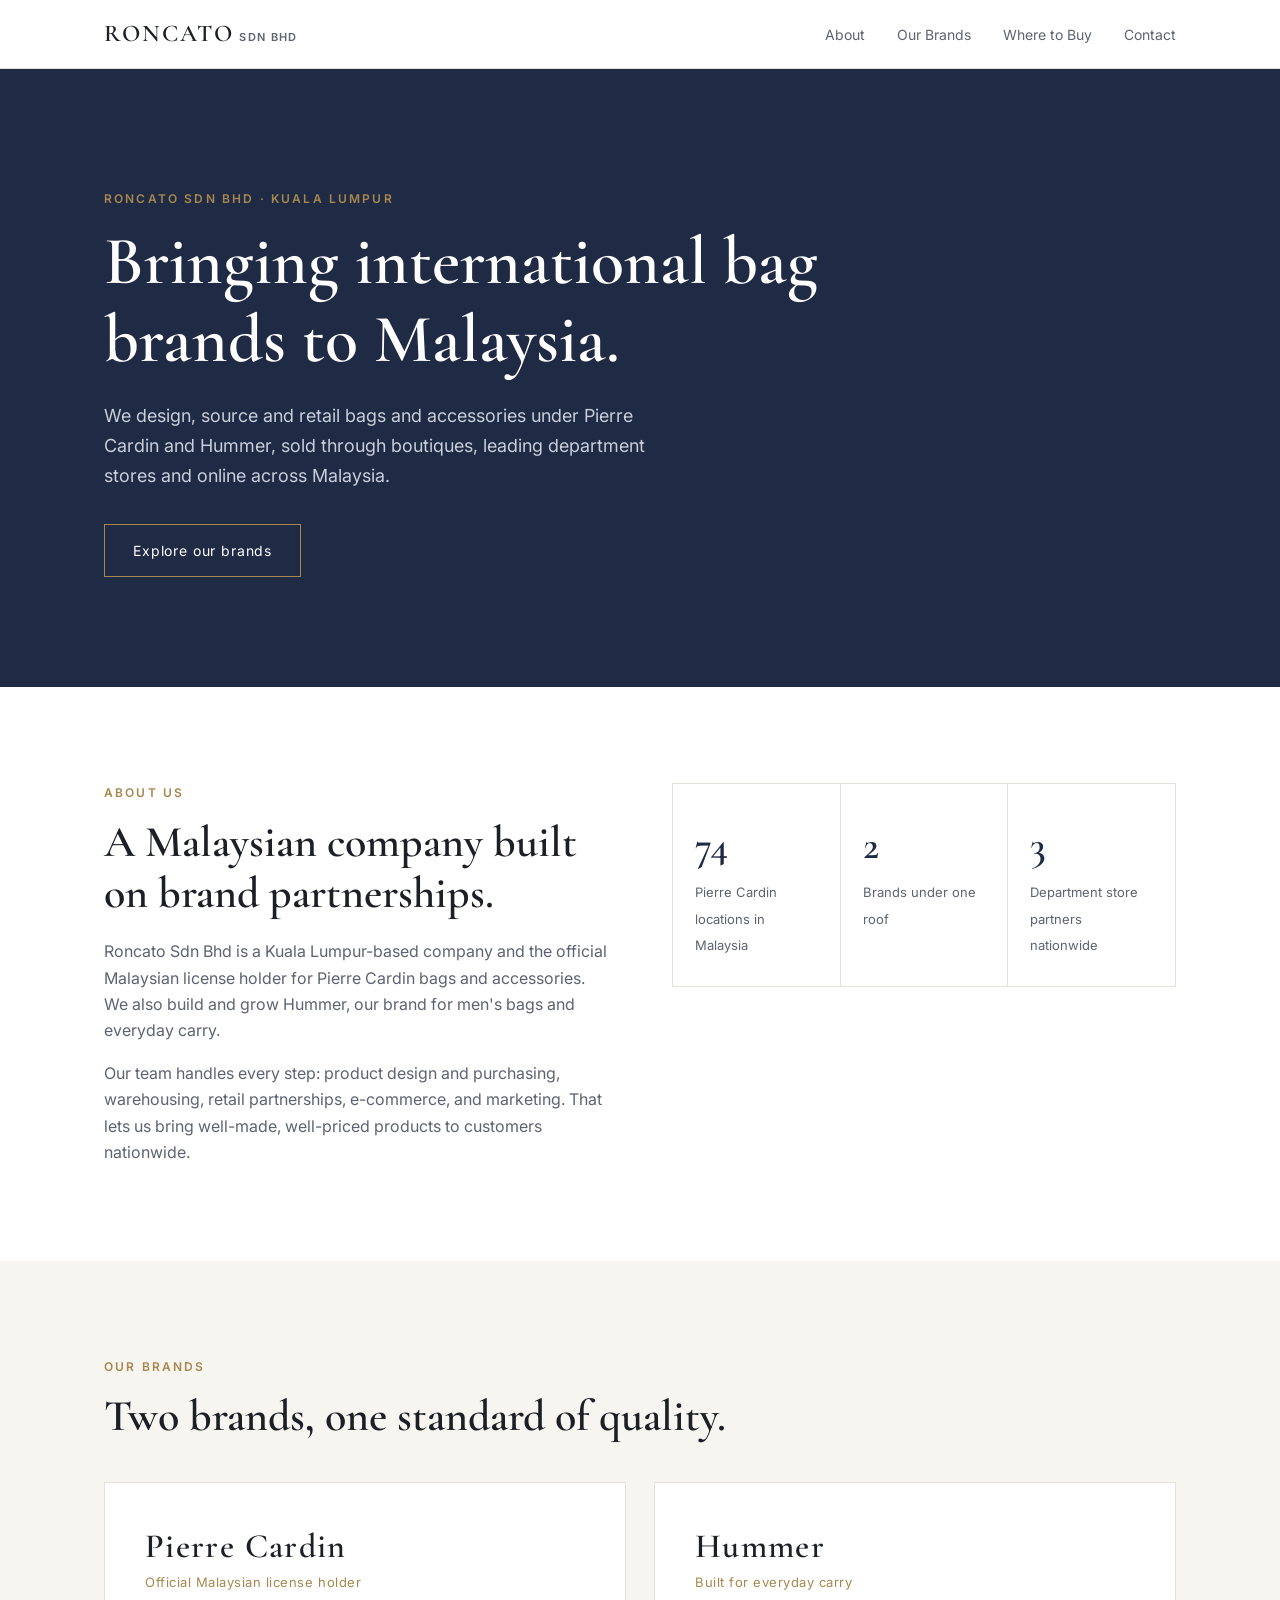
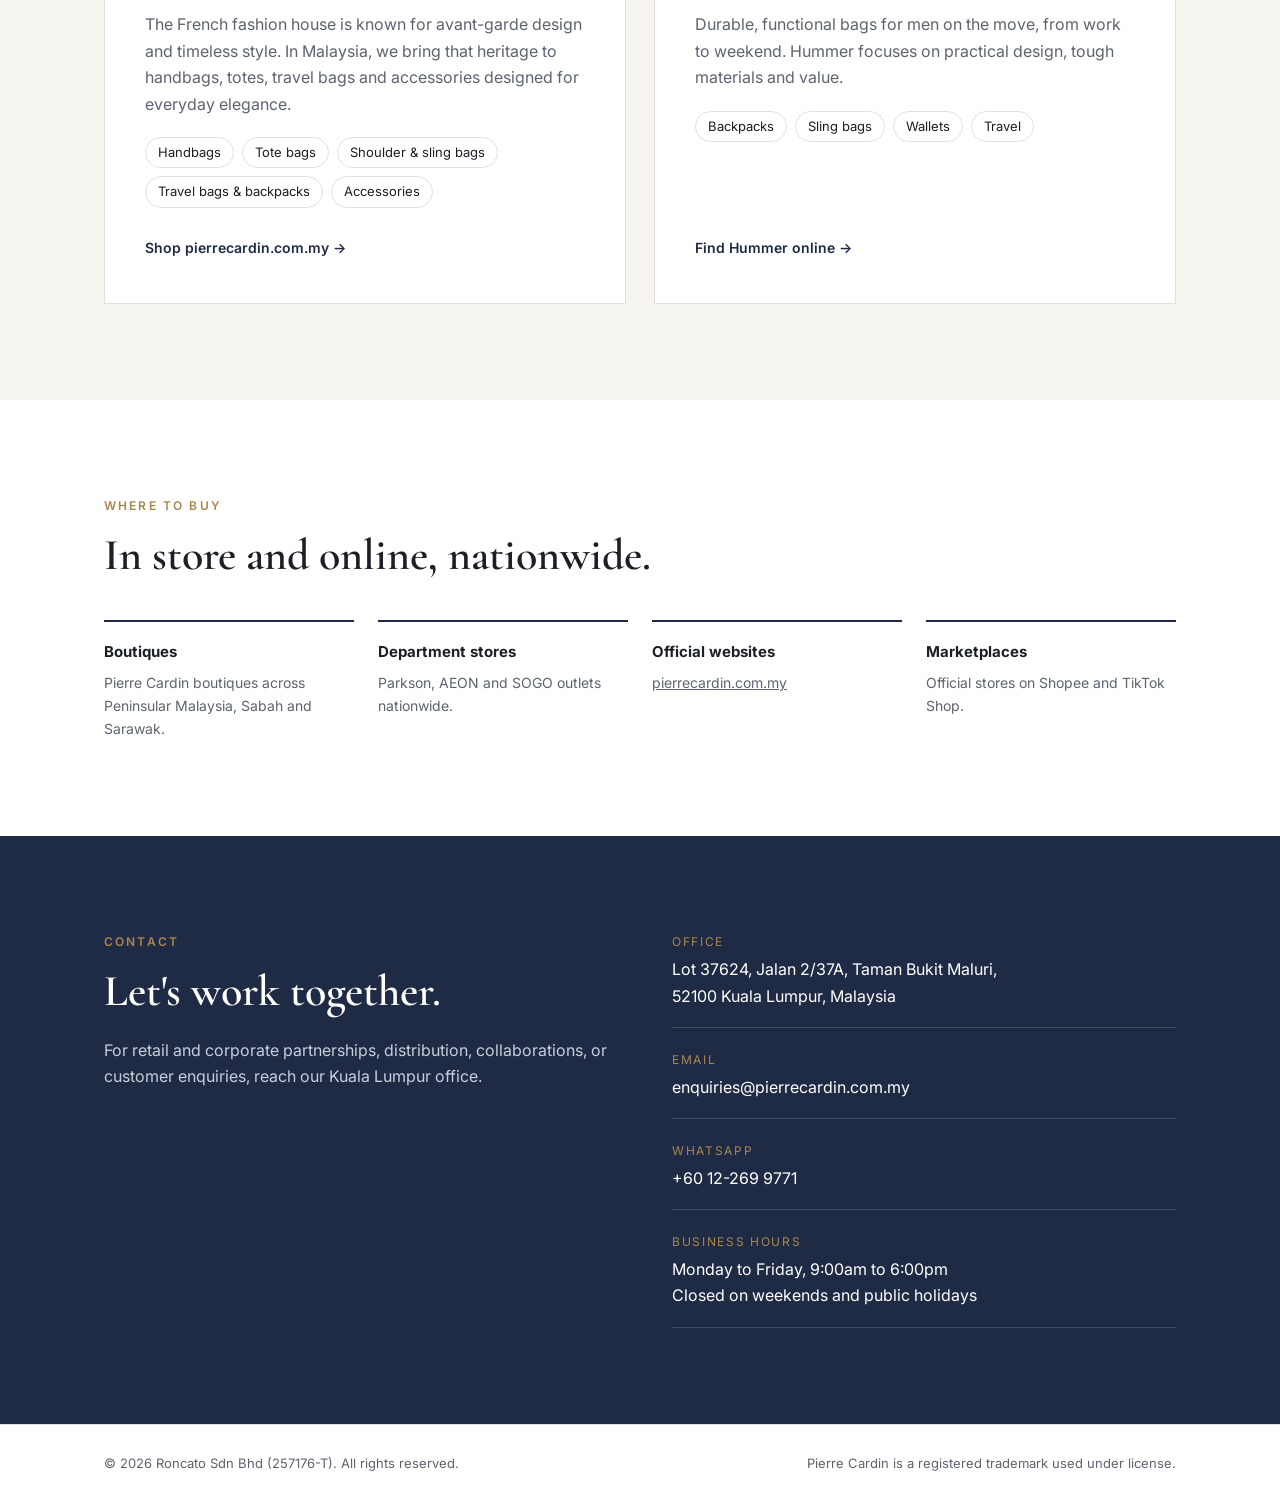
==== index.html @ 3485fae1 "Add files via upload" ====
<!DOCTYPE html>
<html lang="en">
<head>
<meta charset="utf-8">
<meta name="viewport" content="width=device-width, initial-scale=1">
<title>Roncato Sdn Bhd | Pierre Cardin &amp; Hummer in Malaysia</title>
<meta name="description" content="Roncato Sdn Bhd is the Malaysian company behind Pierre Cardin and Hummer bags and accessories, available in boutiques, department stores and online across Malaysia.">
<link rel="preconnect" href="https://fonts.googleapis.com">
<link rel="preconnect" href="https://fonts.gstatic.com" crossorigin>
<link href="https://fonts.googleapis.com/css2?family=Cormorant+Garamond:wght@500;600&family=Inter:wght@400;500;600&display=swap" rel="stylesheet">
<style>
  :root{--ink:#1c1f26;--muted:#5d6370;--line:#e4e1da;--cream:#f7f5f0;--navy:#1f2a44;--gold:#a8874f;}
  *{box-sizing:border-box;margin:0;padding:0}
  html{scroll-behavior:smooth}
  body{font-family:Inter,system-ui,sans-serif;color:var(--ink);background:#fff;line-height:1.65;font-size:16px}
  a{color:inherit}
  .wrap{max-width:1120px;margin:0 auto;padding:0 24px}
  h1,h2,h3{font-family:"Cormorant Garamond",Georgia,serif;font-weight:600;line-height:1.15}
  .eyebrow{font-size:12px;letter-spacing:.18em;text-transform:uppercase;color:var(--gold);font-weight:600;margin-bottom:14px}

  header{position:sticky;top:0;background:rgba(255,255,255,.95);backdrop-filter:blur(8px);border-bottom:1px solid var(--line);z-index:10}
  header .wrap{display:flex;align-items:center;justify-content:space-between;height:68px}
  .logo{font-family:"Cormorant Garamond",serif;font-size:24px;font-weight:600;letter-spacing:.08em;text-decoration:none}
  .logo span{font-family:Inter,sans-serif;font-size:11px;letter-spacing:.12em;color:var(--muted);margin-left:6px}
  nav a{text-decoration:none;font-size:14px;margin-left:28px;color:var(--muted)}
  nav a:hover{color:var(--ink)}

  .hero{background:var(--navy);color:#fff;padding:120px 0 110px}
  .hero h1{font-size:clamp(40px,6vw,68px);max-width:760px}
  .hero p{color:#c9cedb;max-width:560px;margin-top:22px;font-size:18px}
  .btn{display:inline-block;margin-top:34px;padding:14px 28px;border:1px solid var(--gold);color:#fff;text-decoration:none;font-size:14px;letter-spacing:.06em}
  .btn:hover{background:var(--gold)}

  section{padding:96px 0}
  .split{display:grid;grid-template-columns:1fr 1fr;gap:64px;align-items:start}
  h2{font-size:clamp(32px,4vw,44px);margin-bottom:20px}
  .lead p+p{margin-top:16px}
  .lead p{color:var(--muted)}
  .stats{display:grid;grid-template-columns:repeat(3,1fr);gap:1px;background:var(--line);border:1px solid var(--line)}
  .stat{background:#fff;padding:28px 22px}
  .stat b{display:block;font-family:"Cormorant Garamond",serif;font-size:40px;font-weight:600;color:var(--navy)}
  .stat small{color:var(--muted);font-size:13px}

  .brands{background:var(--cream)}
  .cards{display:grid;grid-template-columns:1fr 1fr;gap:28px;margin-top:40px}
  .card{background:#fff;border:1px solid var(--line);padding:44px 40px;display:flex;flex-direction:column}
  .card h3{font-size:34px;letter-spacing:.04em}
  .card .tag{font-size:13px;color:var(--gold);margin:6px 0 18px;letter-spacing:.04em}
  .card p{color:var(--muted)}
  .card ul{list-style:none;margin:20px 0 28px;display:flex;flex-wrap:wrap;gap:8px}
  .card li{font-size:13px;border:1px solid var(--line);padding:4px 12px;border-radius:20px}
  .card a.link{margin-top:auto;font-size:14px;font-weight:600;text-decoration:none;color:var(--navy)}
  .card a.link:hover{color:var(--gold)}

  .retail{display:grid;grid-template-columns:repeat(4,1fr);gap:24px;margin-top:40px}
  .retail div{border-top:2px solid var(--navy);padding-top:18px}
  .retail h4{font-size:15px;margin-bottom:6px}
  .retail p{font-size:14px;color:var(--muted)}

  .contact{background:var(--navy);color:#fff}
  .contact .lead p{color:#c9cedb}
  .info{display:grid;gap:22px}
  .info div{border-bottom:1px solid rgba(255,255,255,.15);padding-bottom:18px}
  .info small{display:block;font-size:12px;letter-spacing:.14em;text-transform:uppercase;color:var(--gold);margin-bottom:4px}
  .info a{text-decoration:none}
  .info a:hover{color:var(--gold)}

  footer{padding:28px 0;font-size:13px;color:var(--muted);border-top:1px solid var(--line)}
  footer .wrap{display:flex;justify-content:space-between;flex-wrap:wrap;gap:10px}

  @media (max-width:820px){
    nav{display:none}
    .split,.cards{grid-template-columns:1fr;gap:40px}
    .retail{grid-template-columns:1fr 1fr}
    section{padding:72px 0}.hero{padding:88px 0}
  }
</style>
</head>
<body>

<header>
  <div class="wrap">
    <a class="logo" href="#top">RONCATO<span>SDN BHD</span></a>
    <nav>
      <a href="#about">About</a>
      <a href="#brands">Our Brands</a>
      <a href="#retail">Where to Buy</a>
      <a href="#contact">Contact</a>
    </nav>
  </div>
</header>

<main id="top">
  <section class="hero">
    <div class="wrap">
      <div class="eyebrow">Roncato Sdn Bhd · Kuala Lumpur</div>
      <h1>Bringing international bag brands to Malaysia.</h1>
      <p>We design, source and retail bags and accessories under Pierre Cardin and Hummer, sold through boutiques, leading department stores and online across Malaysia.</p>
      <a class="btn" href="#brands">Explore our brands</a>
    </div>
  </section>

  <section id="about">
    <div class="wrap split">
      <div class="lead">
        <div class="eyebrow">About us</div>
        <h2>A Malaysian company built on brand partnerships.</h2>
        <p>Roncato Sdn Bhd is a Kuala Lumpur-based company and the official Malaysian license holder for Pierre Cardin bags and accessories. We also build and grow Hummer, our brand for men's bags and everyday carry.</p>
        <p>Our team handles every step: product design and purchasing, warehousing, retail partnerships, e-commerce, and marketing. That lets us bring well-made, well-priced products to customers nationwide.</p>
      </div>
      <div class="stats">
        <div class="stat"><b>74</b><small>Pierre Cardin locations in Malaysia</small></div>
        <div class="stat"><b>2</b><small>Brands under one roof</small></div>
        <div class="stat"><b>3</b><small>Department store partners nationwide</small></div>
      </div>
    </div>
  </section>

  <section id="brands" class="brands">
    <div class="wrap">
      <div class="eyebrow">Our brands</div>
      <h2>Two brands, one standard of quality.</h2>
      <div class="cards">
        <article class="card">
          <h3>Pierre Cardin</h3>
          <div class="tag">Official Malaysian license holder</div>
          <p>The French fashion house is known for avant-garde design and timeless style. In Malaysia, we bring that heritage to handbags, totes, travel bags and accessories designed for everyday elegance.</p>
          <ul><li>Handbags</li><li>Tote bags</li><li>Shoulder &amp; sling bags</li><li>Travel bags &amp; backpacks</li><li>Accessories</li></ul>
          <a class="link" href="https://www.pierrecardin.com.my" target="_blank" rel="noopener">Shop pierrecardin.com.my →</a>
        </article>
        <article class="card">
          <h3>Hummer</h3>
          <div class="tag">Built for everyday carry</div>
          <p>Durable, functional bags for men on the move, from work to weekend. Hummer focuses on practical design, tough materials and value.</p>
          <ul><li>Backpacks</li><li>Sling bags</li><li>Wallets</li><li>Travel</li></ul>
          <a class="link" href="#contact">Find Hummer online →</a>
        </article>
      </div>
    </div>
  </section>

  <section id="retail">
    <div class="wrap">
      <div class="eyebrow">Where to buy</div>
      <h2>In store and online, nationwide.</h2>
      <div class="retail">
        <div><h4>Boutiques</h4><p>Pierre Cardin boutiques across Peninsular Malaysia, Sabah and Sarawak.</p></div>
        <div><h4>Department stores</h4><p>Parkson, AEON and SOGO outlets nationwide.</p></div>
        <div><h4>Official websites</h4><p><a href="https://www.pierrecardin.com.my" target="_blank" rel="noopener">pierrecardin.com.my</a></p></div>
        <div><h4>Marketplaces</h4><p>Official stores on Shopee and TikTok Shop.</p></div>
      </div>
    </div>
  </section>

  <section id="contact" class="contact">
    <div class="wrap split">
      <div class="lead">
        <div class="eyebrow">Contact</div>
        <h2>Let's work together.</h2>
        <p>For retail and corporate partnerships, distribution, collaborations, or customer enquiries, reach our Kuala Lumpur office.</p>
      </div>
      <div class="info">
        <div><small>Office</small>Lot 37624, Jalan 2/37A, Taman Bukit Maluri,<br>52100 Kuala Lumpur, Malaysia</div>
        <div><small>Email</small><a href="mailto:enquiries@pierrecardin.com.my">enquiries@pierrecardin.com.my</a></div>
        <div><small>WhatsApp</small><a href="https://wa.me/60122699771" target="_blank" rel="noopener">+60 12-269 9771</a></div>
        <div><small>Business hours</small>Monday to Friday, 9:00am to 6:00pm<br>Closed on weekends and public holidays</div>
      </div>
    </div>
  </section>
</main>

<footer>
  <div class="wrap">
    <span>© <span id="y">2026</span> Roncato Sdn Bhd (257176-T). All rights reserved.</span>
    <span>Pierre Cardin is a registered trademark used under license.</span>
  </div>
</footer>
<script>document.getElementById('y').textContent=new Date().getFullYear();</script>
</body>
</html>
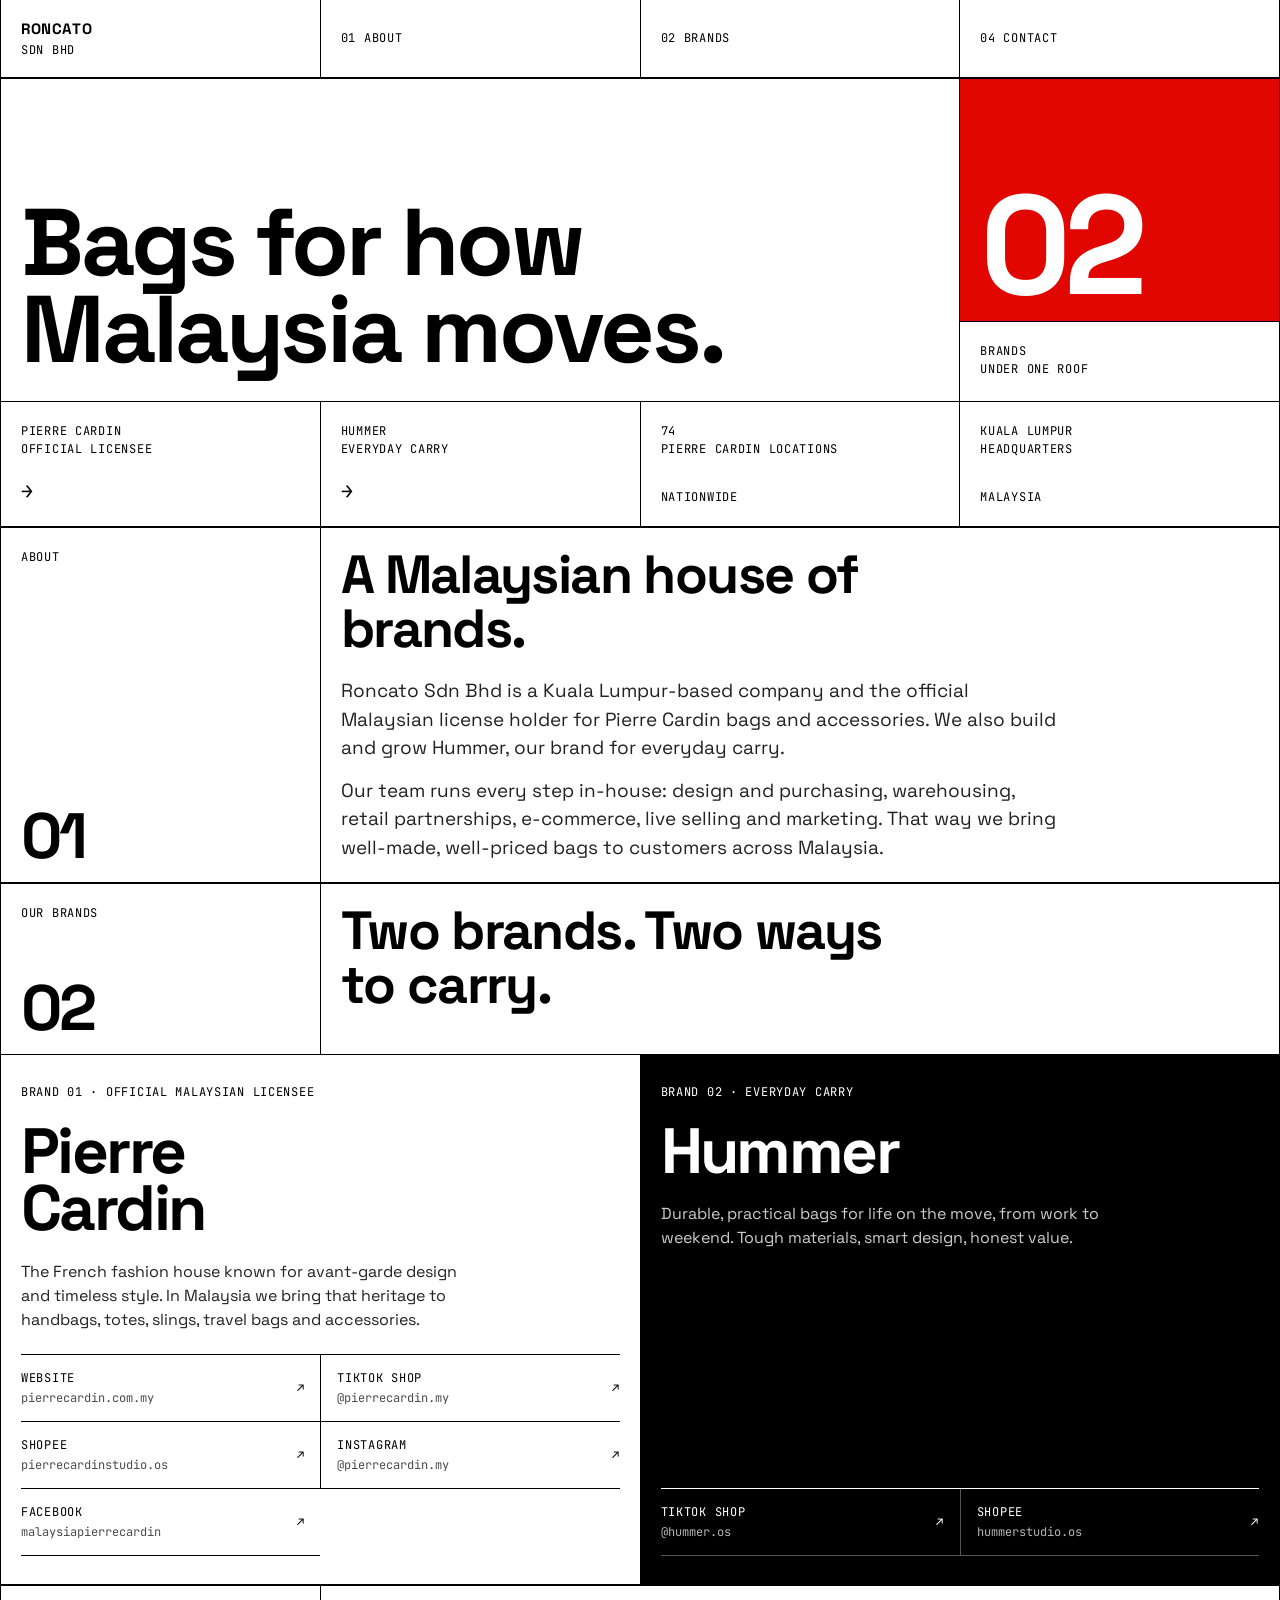
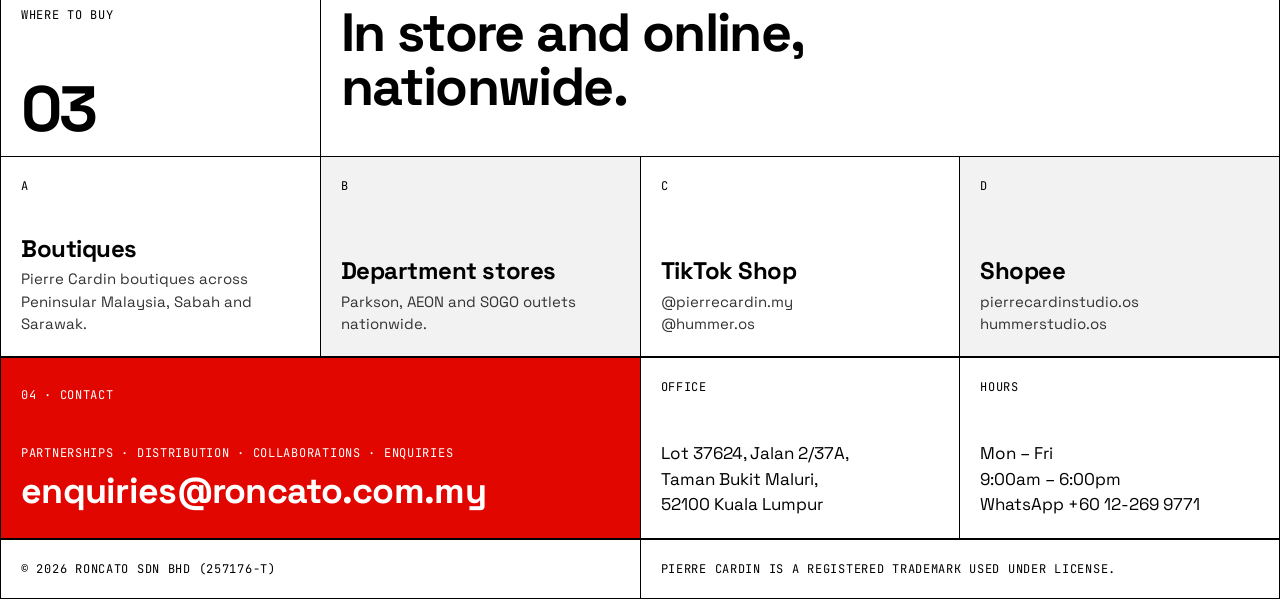
==== commit b4ed6229: "swiss grid design" ====
--- a/index.html
+++ b/index.html
@@ -4,177 +4,179 @@
 <meta charset="utf-8">
 <meta name="viewport" content="width=device-width, initial-scale=1">
 <title>Roncato Sdn Bhd | Pierre Cardin &amp; Hummer in Malaysia</title>
-<meta name="description" content="Roncato Sdn Bhd is the Malaysian company behind Pierre Cardin and Hummer bags and accessories, available in boutiques, department stores and online across Malaysia.">
+<meta name="description" content="Roncato Sdn Bhd is the Malaysian company behind Pierre Cardin and Hummer bags and accessories, sold in boutiques, department stores, TikTok Shop and Shopee across Malaysia.">
+<link rel="canonical" href="https://roncato.com.my/">
+<meta property="og:title" content="Roncato Sdn Bhd">
+<meta property="og:description" content="The Malaysian company behind Pierre Cardin and Hummer bags.">
+<meta property="og:url" content="https://roncato.com.my/">
 <link rel="preconnect" href="https://fonts.googleapis.com">
 <link rel="preconnect" href="https://fonts.gstatic.com" crossorigin>
-<link href="https://fonts.googleapis.com/css2?family=Cormorant+Garamond:wght@500;600&family=Inter:wght@400;500;600&display=swap" rel="stylesheet">
+<link href="https://fonts.googleapis.com/css2?family=Space+Grotesk:wght@400;500;700&family=JetBrains+Mono:wght@400;500&display=swap" rel="stylesheet">
 <style>
-  :root{--ink:#1c1f26;--muted:#5d6370;--line:#e4e1da;--cream:#f7f5f0;--navy:#1f2a44;--gold:#a8874f;}
+  :root{--ink:#000;--paper:#fff;--red:#e10600;--grey:#f2f2f2;--line:1px solid var(--ink)}
   *{box-sizing:border-box;margin:0;padding:0}
   html{scroll-behavior:smooth}
-  body{font-family:Inter,system-ui,sans-serif;color:var(--ink);background:#fff;line-height:1.65;font-size:16px}
-  a{color:inherit}
-  .wrap{max-width:1120px;margin:0 auto;padding:0 24px}
-  h1,h2,h3{font-family:"Cormorant Garamond",Georgia,serif;font-weight:600;line-height:1.15}
-  .eyebrow{font-size:12px;letter-spacing:.18em;text-transform:uppercase;color:var(--gold);font-weight:600;margin-bottom:14px}
+  body{font-family:"Space Grotesk",Helvetica,Arial,sans-serif;color:var(--ink);background:var(--paper);font-size:16px;line-height:1.5;-webkit-font-smoothing:antialiased}
+  a{color:inherit;text-decoration:none}
+  .mono{font-family:"JetBrains Mono",ui-monospace,monospace;font-size:12px;letter-spacing:.06em;text-transform:uppercase}
+  .grid{display:grid;grid-template-columns:repeat(4,1fr);border-left:var(--line);border-top:var(--line)}
+  .cell{border-right:var(--line);border-bottom:var(--line);padding:20px;min-width:0}
+  .page{max-width:1440px;margin:0 auto}
+  header .grid{border-top:0}
 
-  header{position:sticky;top:0;background:rgba(255,255,255,.95);backdrop-filter:blur(8px);border-bottom:1px solid var(--line);z-index:10}
-  header .wrap{display:flex;align-items:center;justify-content:space-between;height:68px}
-  .logo{font-family:"Cormorant Garamond",serif;font-size:24px;font-weight:600;letter-spacing:.08em;text-decoration:none}
-  .logo span{font-family:Inter,sans-serif;font-size:11px;letter-spacing:.12em;color:var(--muted);margin-left:6px}
-  nav a{text-decoration:none;font-size:14px;margin-left:28px;color:var(--muted)}
-  nav a:hover{color:var(--ink)}
+  header{position:sticky;top:0;z-index:10;background:var(--paper)}
+  header .cell{padding:18px 20px;display:flex;flex-direction:column;justify-content:center;min-height:72px}
+  header a.cell:hover{background:var(--ink);color:var(--paper)}
+  .brandmark b{font-size:15px;letter-spacing:.04em}
 
-  .hero{background:var(--navy);color:#fff;padding:120px 0 110px}
-  .hero h1{font-size:clamp(40px,6vw,68px);max-width:760px}
-  .hero p{color:#c9cedb;max-width:560px;margin-top:22px;font-size:18px}
-  .btn{display:inline-block;margin-top:34px;padding:14px 28px;border:1px solid var(--gold);color:#fff;text-decoration:none;font-size:14px;letter-spacing:.06em}
-  .btn:hover{background:var(--gold)}
+  .hero .head{grid-column:1/4;grid-row:1/3;display:flex;align-items:flex-end;padding:120px 20px 28px}
+  .hero h1{font-size:clamp(48px,7.4vw,112px);font-weight:700;line-height:.92;letter-spacing:-.035em}
+  .red{background:var(--red);color:#fff}
+  .hero .num{display:flex;align-items:flex-end;min-height:240px}
+  .hero .num span{font-size:clamp(96px,11vw,168px);font-weight:700;line-height:.78;letter-spacing:-.05em}
+  .stat{min-height:120px;display:flex;flex-direction:column;justify-content:space-between;gap:18px}
+  a.stat:hover{background:var(--ink);color:#fff}
+  .stat .arrow{font-size:20px}
 
-  section{padding:96px 0}
-  .split{display:grid;grid-template-columns:1fr 1fr;gap:64px;align-items:start}
-  h2{font-size:clamp(32px,4vw,44px);margin-bottom:20px}
-  .lead p+p{margin-top:16px}
-  .lead p{color:var(--muted)}
-  .stats{display:grid;grid-template-columns:repeat(3,1fr);gap:1px;background:var(--line);border:1px solid var(--line)}
-  .stat{background:#fff;padding:28px 22px}
-  .stat b{display:block;font-family:"Cormorant Garamond",serif;font-size:40px;font-weight:600;color:var(--navy)}
-  .stat small{color:var(--muted);font-size:13px}
+  .sec-label{grid-column:1/2;display:flex;flex-direction:column;justify-content:space-between;gap:30px}
+  .sec-label .n{font-size:64px;font-weight:700;line-height:.8;letter-spacing:-.04em}
+  .sec-body{grid-column:2/5}
+  h2{font-size:clamp(34px,4.2vw,60px);font-weight:700;line-height:1;letter-spacing:-.03em;margin-bottom:22px;max-width:16ch}
+  .lead{font-size:19px;max-width:60ch;color:#222}
+  .lead+.lead{margin-top:14px}
 
-  .brands{background:var(--cream)}
-  .cards{display:grid;grid-template-columns:1fr 1fr;gap:28px;margin-top:40px}
-  .card{background:#fff;border:1px solid var(--line);padding:44px 40px;display:flex;flex-direction:column}
-  .card h3{font-size:34px;letter-spacing:.04em}
-  .card .tag{font-size:13px;color:var(--gold);margin:6px 0 18px;letter-spacing:.04em}
-  .card p{color:var(--muted)}
-  .card ul{list-style:none;margin:20px 0 28px;display:flex;flex-wrap:wrap;gap:8px}
-  .card li{font-size:13px;border:1px solid var(--line);padding:4px 12px;border-radius:20px}
-  .card a.link{margin-top:auto;font-size:14px;font-weight:600;text-decoration:none;color:var(--navy)}
-  .card a.link:hover{color:var(--gold)}
+  .brand{grid-column:span 2;display:flex;flex-direction:column;gap:22px;padding:28px 20px}
+  .brand h3{font-size:clamp(40px,5vw,76px);font-weight:700;line-height:.9;letter-spacing:-.04em}
+  .brand p{max-width:44ch;color:#222}
+  .brand.dark{background:var(--ink);color:#fff}
+  .brand.dark p{color:#ccc}
+  .links{display:grid;grid-template-columns:1fr 1fr;border-top:var(--line);margin-top:auto}
+  .dark .links{border-top-color:#fff}
+  .links a{display:flex;justify-content:space-between;align-items:center;padding:14px 0;border-bottom:var(--line);gap:10px}
+  .dark .links a{border-bottom-color:#555}
+  .links a:nth-child(odd){padding-right:16px}
+  .links a:nth-child(even){padding-left:16px;border-left:var(--line)}
+  .dark .links a:nth-child(even){border-left-color:#555}
+  .links a:hover{color:var(--red)}
+  .links small{display:block;font-size:12px;text-transform:none;letter-spacing:0;opacity:.7;margin-top:2px}
 
-  .retail{display:grid;grid-template-columns:repeat(4,1fr);gap:24px;margin-top:40px}
-  .retail div{border-top:2px solid var(--navy);padding-top:18px}
-  .retail h4{font-size:15px;margin-bottom:6px}
-  .retail p{font-size:14px;color:var(--muted)}
+  .buy{min-height:200px;display:flex;flex-direction:column;justify-content:space-between;gap:24px}
+  .buy h4{font-size:24px;font-weight:700;letter-spacing:-.02em;line-height:1.1;margin-bottom:6px}
+  .buy p{font-size:15px;color:#333}
+  .buy a:hover{color:var(--red)}
+  .buy.grey{background:var(--grey)}
 
-  .contact{background:var(--navy);color:#fff}
-  .contact .lead p{color:#c9cedb}
-  .info{display:grid;gap:22px}
-  .info div{border-bottom:1px solid rgba(255,255,255,.15);padding-bottom:18px}
-  .info small{display:block;font-size:12px;letter-spacing:.14em;text-transform:uppercase;color:var(--gold);margin-bottom:4px}
-  .info a{text-decoration:none}
-  .info a:hover{color:var(--gold)}
+  .contact .big{grid-column:1/3;padding:28px 20px;display:flex;flex-direction:column;justify-content:space-between;gap:40px}
+  .contact .big a.email{font-size:clamp(24px,2.8vw,40px);font-weight:700;letter-spacing:-.02em;line-height:1.05;word-break:break-word}
+  .contact .big a.email:hover{text-decoration:underline}
+  .info{display:flex;flex-direction:column;gap:10px;justify-content:space-between;min-height:150px}
+  .info div{font-size:17px}
+  .info a:hover{color:var(--red)}
 
-  footer{padding:28px 0;font-size:13px;color:var(--muted);border-top:1px solid var(--line)}
-  footer .wrap{display:flex;justify-content:space-between;flex-wrap:wrap;gap:10px}
-
-  @media (max-width:820px){
-    nav{display:none}
-    .split,.cards{grid-template-columns:1fr;gap:40px}
-    .retail{grid-template-columns:1fr 1fr}
-    section{padding:72px 0}.hero{padding:88px 0}
+  @media (max-width:900px){
+    .grid{grid-template-columns:1fr 1fr}
+    header .navlink{display:none}
+    header .brandmark{grid-column:1/3}
+    .hero .head{grid-column:1/3;grid-row:auto;padding-top:72px}
+    .sec-label,.sec-body,.contact .big,.brand{grid-column:1/3}
+    footer .cell{grid-column:1/3!important}
+  }
+  @media (max-width:520px){
+    .links{grid-template-columns:1fr}
+    .links a:nth-child(even){padding-left:0;border-left:0}
+    .links a:nth-child(odd){padding-right:0}
+    .buy,.info,.stat{grid-column:1/3}
   }
 </style>
 </head>
 <body>
+<div class="page">
 
 <header>
-  <div class="wrap">
-    <a class="logo" href="#top">RONCATO<span>SDN BHD</span></a>
-    <nav>
-      <a href="#about">About</a>
-      <a href="#brands">Our Brands</a>
-      <a href="#retail">Where to Buy</a>
-      <a href="#contact">Contact</a>
-    </nav>
-  </div>
+  <nav class="grid">
+    <a class="cell brandmark" href="#top"><b>RONCATO</b><span class="mono">Sdn Bhd</span></a>
+    <a class="cell navlink mono" href="#about">01 About</a>
+    <a class="cell navlink mono" href="#brands">02 Brands</a>
+    <a class="cell navlink mono" href="#contact">04 Contact</a>
+  </nav>
 </header>
 
 <main id="top">
-  <section class="hero">
-    <div class="wrap">
-      <div class="eyebrow">Roncato Sdn Bhd · Kuala Lumpur</div>
-      <h1>Bringing international bag brands to Malaysia.</h1>
-      <p>We design, source and retail bags and accessories under Pierre Cardin and Hummer, sold through boutiques, leading department stores and online across Malaysia.</p>
-      <a class="btn" href="#brands">Explore our brands</a>
+  <section class="grid hero">
+    <div class="cell head"><h1>Bags for how Malaysia moves.</h1></div>
+    <div class="cell red num"><span>02</span></div>
+    <div class="cell mono">Brands<br>under one roof</div>
+    <a class="cell stat mono" href="#brands"><span>Pierre Cardin<br>Official licensee</span><span class="arrow">→</span></a>
+    <a class="cell stat mono" href="#brands"><span>Hummer<br>Everyday carry</span><span class="arrow">→</span></a>
+    <div class="cell stat mono"><span>74<br>Pierre Cardin locations</span><span>Nationwide</span></div>
+    <div class="cell stat mono"><span>Kuala Lumpur<br>Headquarters</span><span>Malaysia</span></div>
+  </section>
+
+  <section class="grid" id="about">
+    <div class="cell sec-label"><span class="mono">About</span><span class="n">01</span></div>
+    <div class="cell sec-body">
+      <h2>A Malaysian house of brands.</h2>
+      <p class="lead">Roncato Sdn Bhd is a Kuala Lumpur-based company and the official Malaysian license holder for Pierre Cardin bags and accessories. We also build and grow Hummer, our brand for everyday carry.</p>
+      <p class="lead">Our team runs every step in-house: design and purchasing, warehousing, retail partnerships, e-commerce, live selling and marketing. That way we bring well-made, well-priced bags to customers across Malaysia.</p>
     </div>
   </section>
 
-  <section id="about">
-    <div class="wrap split">
-      <div class="lead">
-        <div class="eyebrow">About us</div>
-        <h2>A Malaysian company built on brand partnerships.</h2>
-        <p>Roncato Sdn Bhd is a Kuala Lumpur-based company and the official Malaysian license holder for Pierre Cardin bags and accessories. We also build and grow Hummer, our brand for men's bags and everyday carry.</p>
-        <p>Our team handles every step: product design and purchasing, warehousing, retail partnerships, e-commerce, and marketing. That lets us bring well-made, well-priced products to customers nationwide.</p>
+  <section class="grid" id="brands">
+    <div class="cell sec-label"><span class="mono">Our brands</span><span class="n">02</span></div>
+    <div class="cell sec-body"><h2>Two brands. Two ways to carry.</h2></div>
+
+    <article class="cell brand">
+      <span class="mono">Brand 01 · Official Malaysian licensee</span>
+      <h3>Pierre<br>Cardin</h3>
+      <p>The French fashion house known for avant-garde design and timeless style. In Malaysia we bring that heritage to handbags, totes, slings, travel bags and accessories.</p>
+      <div class="links mono">
+        <a href="https://www.pierrecardin.com.my" target="_blank" rel="noopener"><span>Website<small>pierrecardin.com.my</small></span>↗</a>
+        <a href="https://www.tiktok.com/@pierrecardin.my" target="_blank" rel="noopener"><span>TikTok Shop<small>@pierrecardin.my</small></span>↗</a>
+        <a href="https://shopee.com.my/pierrecardinstudio.os" target="_blank" rel="noopener"><span>Shopee<small>pierrecardinstudio.os</small></span>↗</a>
+        <a href="https://www.instagram.com/pierrecardin.my/" target="_blank" rel="noopener"><span>Instagram<small>@pierrecardin.my</small></span>↗</a>
+        <a href="https://www.facebook.com/malaysiapierrecardin" target="_blank" rel="noopener"><span>Facebook<small>malaysiapierrecardin</small></span>↗</a>
       </div>
-      <div class="stats">
-        <div class="stat"><b>74</b><small>Pierre Cardin locations in Malaysia</small></div>
-        <div class="stat"><b>2</b><small>Brands under one roof</small></div>
-        <div class="stat"><b>3</b><small>Department store partners nationwide</small></div>
+    </article>
+
+    <article class="cell brand dark">
+      <span class="mono">Brand 02 · Everyday carry</span>
+      <h3>Hummer</h3>
+      <p>Durable, practical bags for life on the move, from work to weekend. Tough materials, smart design, honest value.</p>
+      <div class="links mono">
+        <a href="https://www.tiktok.com/@hummer.os" target="_blank" rel="noopener"><span>TikTok Shop<small>@hummer.os</small></span>↗</a>
+        <a href="https://shopee.com.my/hummerstudio.os" target="_blank" rel="noopener"><span>Shopee<small>hummerstudio.os</small></span>↗</a>
+      </div>
+    </article>
+  </section>
+
+  <section class="grid" id="buy">
+    <div class="cell sec-label"><span class="mono">Where to buy</span><span class="n">03</span></div>
+    <div class="cell sec-body"><h2>In store and online, nationwide.</h2></div>
+    <div class="cell buy"><span class="mono">A</span><div><h4>Boutiques</h4><p>Pierre Cardin boutiques across Peninsular Malaysia, Sabah and Sarawak.</p></div></div>
+    <div class="cell buy grey"><span class="mono">B</span><div><h4>Department stores</h4><p>Parkson, AEON and SOGO outlets nationwide.</p></div></div>
+    <div class="cell buy"><span class="mono">C</span><div><h4>TikTok Shop</h4><p><a href="https://www.tiktok.com/@pierrecardin.my" target="_blank" rel="noopener">@pierrecardin.my</a><br><a href="https://www.tiktok.com/@hummer.os" target="_blank" rel="noopener">@hummer.os</a></p></div></div>
+    <div class="cell buy grey"><span class="mono">D</span><div><h4>Shopee</h4><p><a href="https://shopee.com.my/pierrecardinstudio.os" target="_blank" rel="noopener">pierrecardinstudio.os</a><br><a href="https://shopee.com.my/hummerstudio.os" target="_blank" rel="noopener">hummerstudio.os</a></p></div></div>
+  </section>
+
+  <section class="grid contact" id="contact">
+    <div class="cell big red">
+      <span class="mono">04 · Contact</span>
+      <div>
+        <p class="mono" style="margin-bottom:10px">Partnerships · Distribution · Collaborations · Enquiries</p>
+        <a class="email" href="mailto:enquiries@roncato.com.my">enquiries@roncato.com.my</a>
       </div>
     </div>
-  </section>
-
-  <section id="brands" class="brands">
-    <div class="wrap">
-      <div class="eyebrow">Our brands</div>
-      <h2>Two brands, one standard of quality.</h2>
-      <div class="cards">
-        <article class="card">
-          <h3>Pierre Cardin</h3>
-          <div class="tag">Official Malaysian license holder</div>
-          <p>The French fashion house is known for avant-garde design and timeless style. In Malaysia, we bring that heritage to handbags, totes, travel bags and accessories designed for everyday elegance.</p>
-          <ul><li>Handbags</li><li>Tote bags</li><li>Shoulder &amp; sling bags</li><li>Travel bags &amp; backpacks</li><li>Accessories</li></ul>
-          <a class="link" href="https://www.pierrecardin.com.my" target="_blank" rel="noopener">Shop pierrecardin.com.my →</a>
-        </article>
-        <article class="card">
-          <h3>Hummer</h3>
-          <div class="tag">Built for everyday carry</div>
-          <p>Durable, functional bags for men on the move, from work to weekend. Hummer focuses on practical design, tough materials and value.</p>
-          <ul><li>Backpacks</li><li>Sling bags</li><li>Wallets</li><li>Travel</li></ul>
-          <a class="link" href="#contact">Find Hummer online →</a>
-        </article>
-      </div>
-    </div>
-  </section>
-
-  <section id="retail">
-    <div class="wrap">
-      <div class="eyebrow">Where to buy</div>
-      <h2>In store and online, nationwide.</h2>
-      <div class="retail">
-        <div><h4>Boutiques</h4><p>Pierre Cardin boutiques across Peninsular Malaysia, Sabah and Sarawak.</p></div>
-        <div><h4>Department stores</h4><p>Parkson, AEON and SOGO outlets nationwide.</p></div>
-        <div><h4>Official websites</h4><p><a href="https://www.pierrecardin.com.my" target="_blank" rel="noopener">pierrecardin.com.my</a></p></div>
-        <div><h4>Marketplaces</h4><p>Official stores on Shopee and TikTok Shop.</p></div>
-      </div>
-    </div>
-  </section>
-
-  <section id="contact" class="contact">
-    <div class="wrap split">
-      <div class="lead">
-        <div class="eyebrow">Contact</div>
-        <h2>Let's work together.</h2>
-        <p>For retail and corporate partnerships, distribution, collaborations, or customer enquiries, reach our Kuala Lumpur office.</p>
-      </div>
-      <div class="info">
-        <div><small>Office</small>Lot 37624, Jalan 2/37A, Taman Bukit Maluri,<br>52100 Kuala Lumpur, Malaysia</div>
-        <div><small>Email</small><a href="mailto:enquiries@pierrecardin.com.my">enquiries@pierrecardin.com.my</a></div>
-        <div><small>WhatsApp</small><a href="https://wa.me/60122699771" target="_blank" rel="noopener">+60 12-269 9771</a></div>
-        <div><small>Business hours</small>Monday to Friday, 9:00am to 6:00pm<br>Closed on weekends and public holidays</div>
-      </div>
-    </div>
+    <div class="cell info"><span class="mono">Office</span><div>Lot 37624, Jalan 2/37A,<br>Taman Bukit Maluri,<br>52100 Kuala Lumpur</div></div>
+    <div class="cell info"><span class="mono">Hours</span><div>Mon – Fri<br>9:00am – 6:00pm<br><a href="https://wa.me/60122699771" target="_blank" rel="noopener">WhatsApp +60 12-269 9771</a></div></div>
   </section>
 </main>
 
-<footer>
-  <div class="wrap">
-    <span>© <span id="y">2026</span> Roncato Sdn Bhd (257176-T). All rights reserved.</span>
-    <span>Pierre Cardin is a registered trademark used under license.</span>
-  </div>
+<footer class="grid">
+  <div class="cell mono" style="grid-column:1/3">© <span id="y">2026</span> Roncato Sdn Bhd (257176-T)</div>
+  <div class="cell mono" style="grid-column:3/5">Pierre Cardin is a registered trademark used under license.</div>
 </footer>
+
+</div>
 <script>document.getElementById('y').textContent=new Date().getFullYear();</script>
 </body>
 </html>
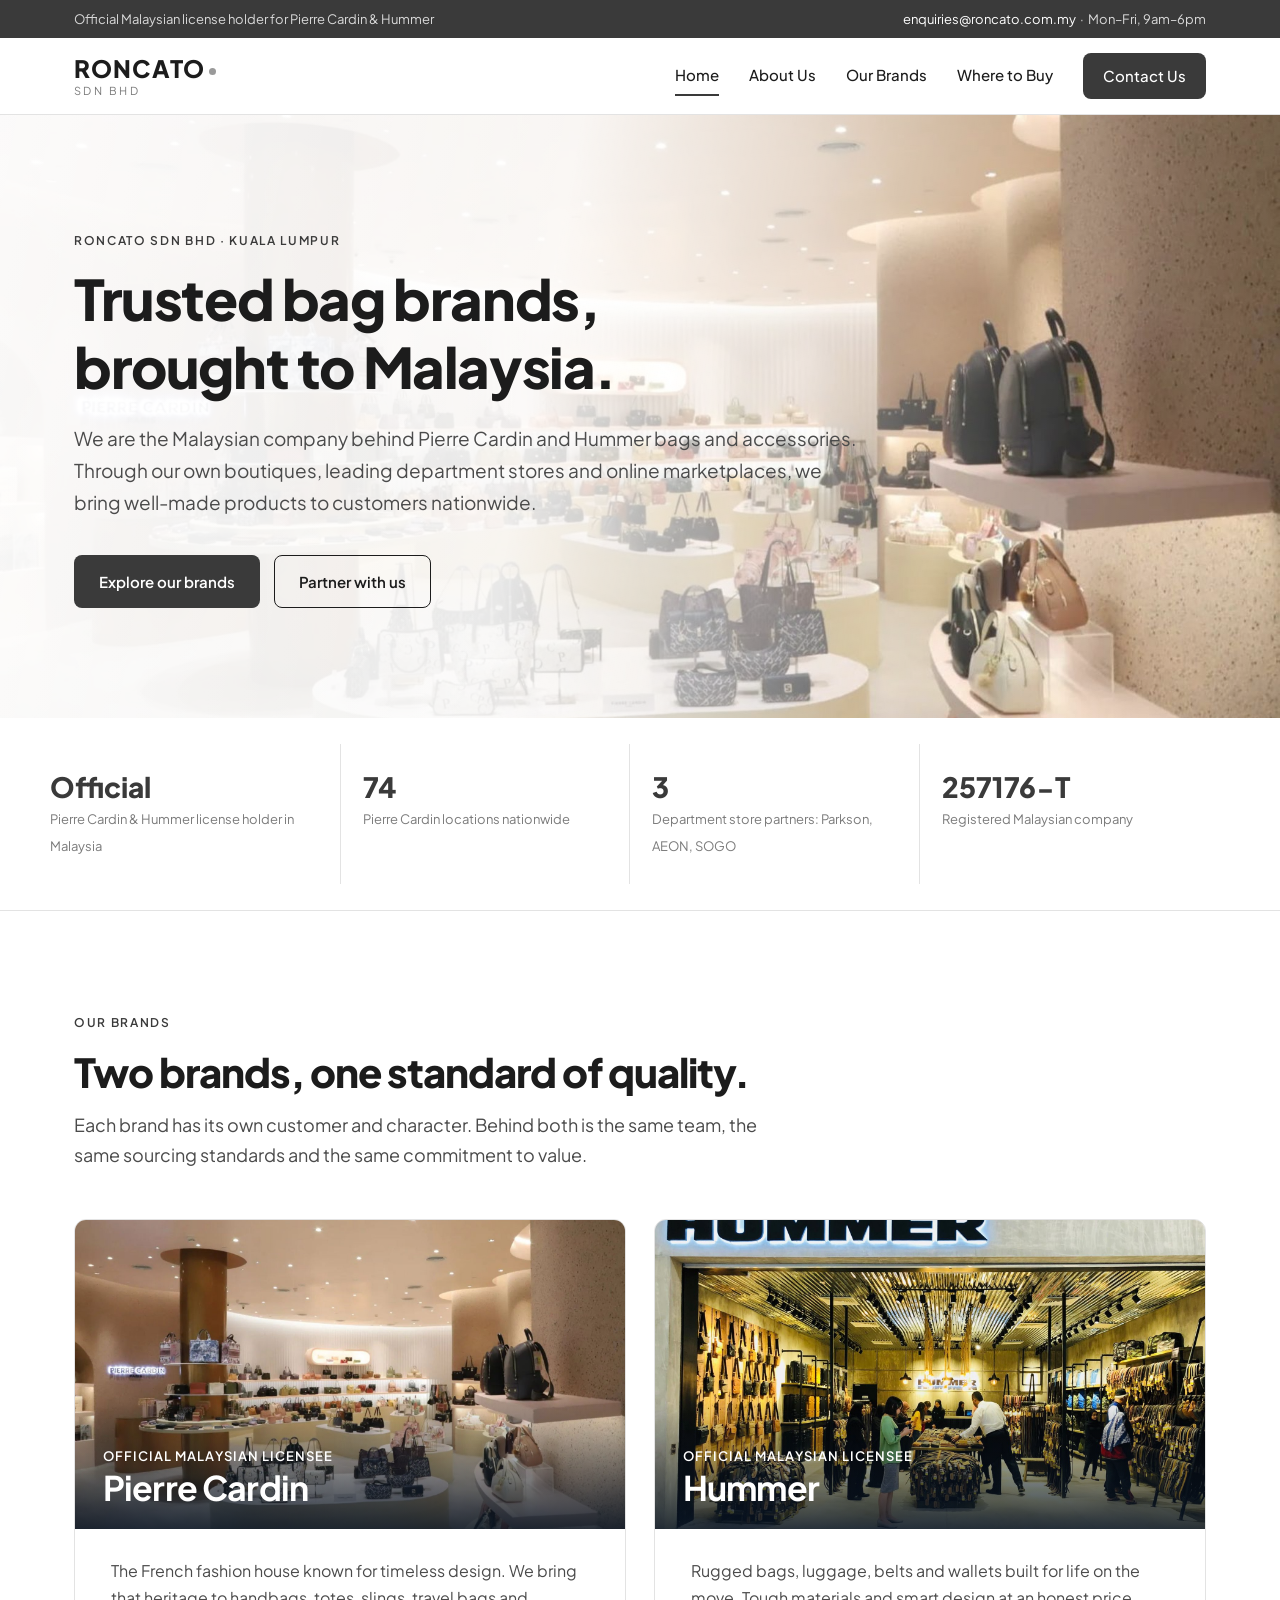
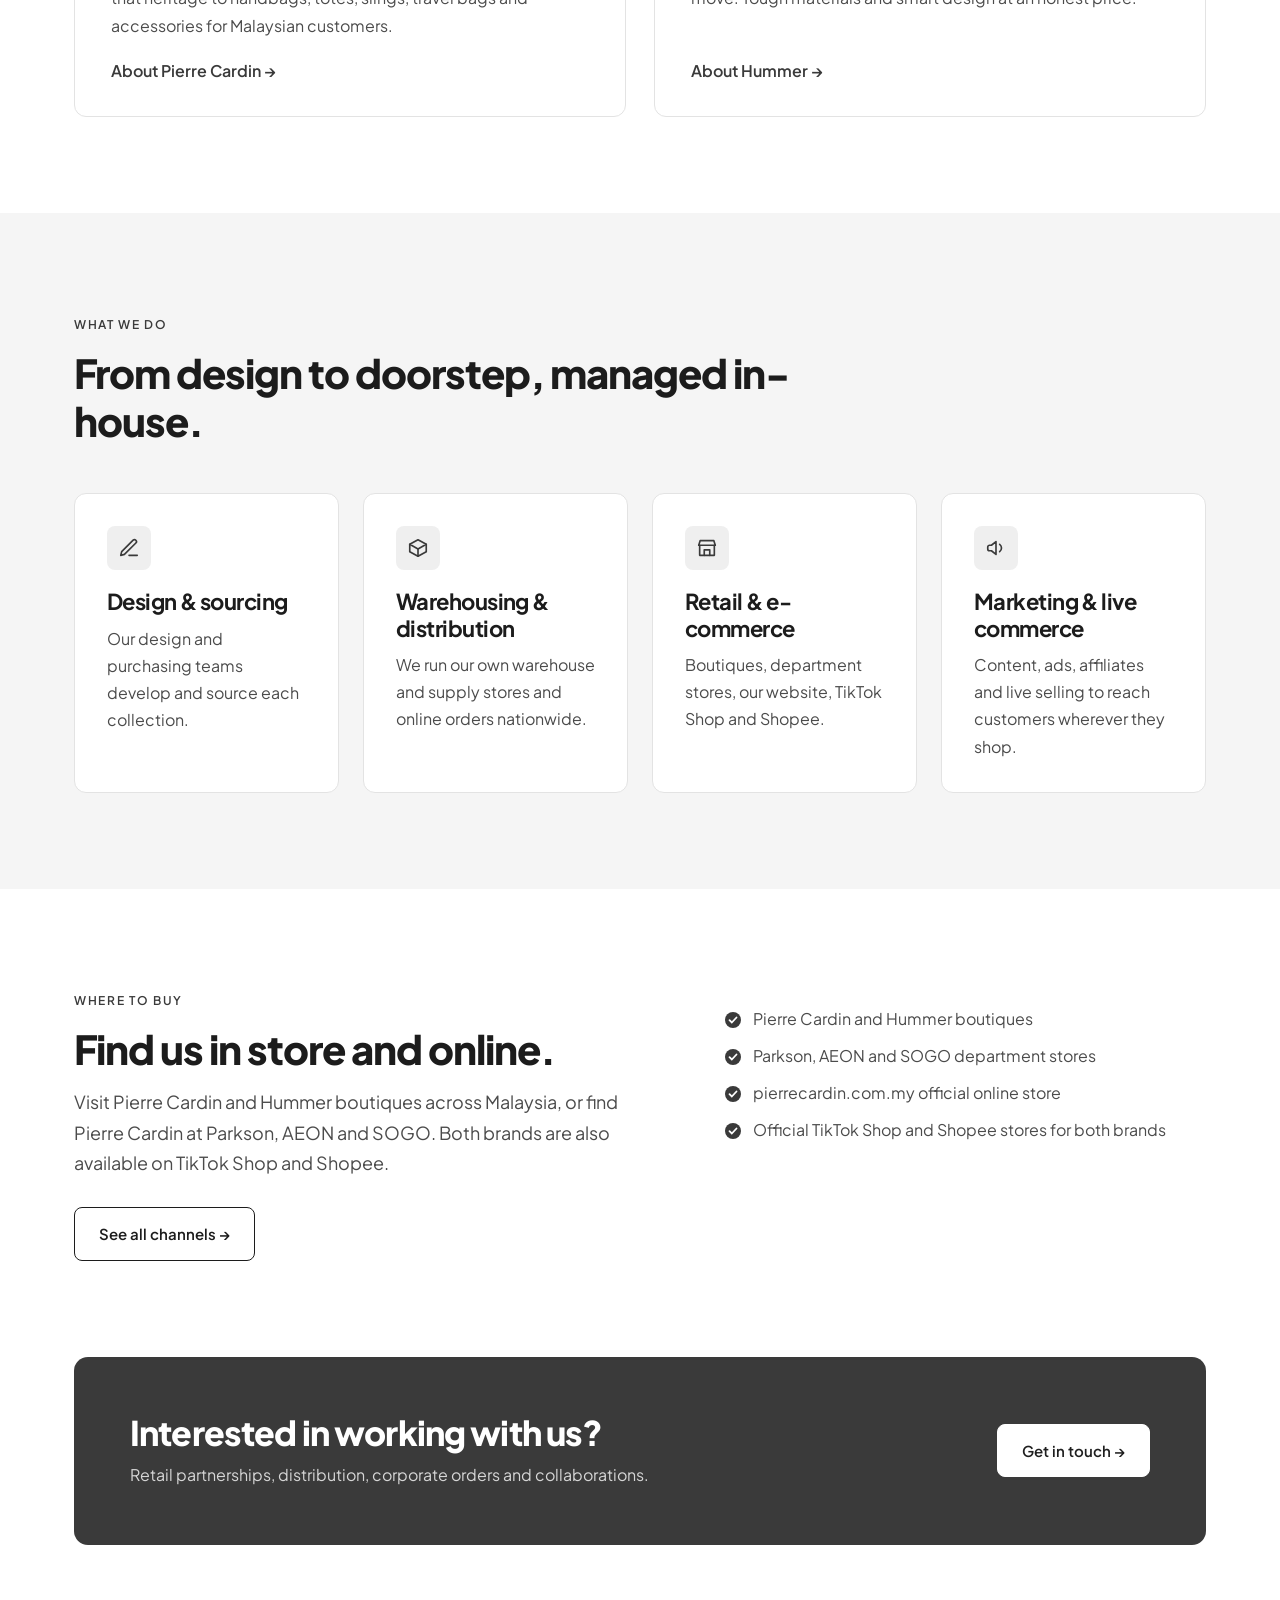
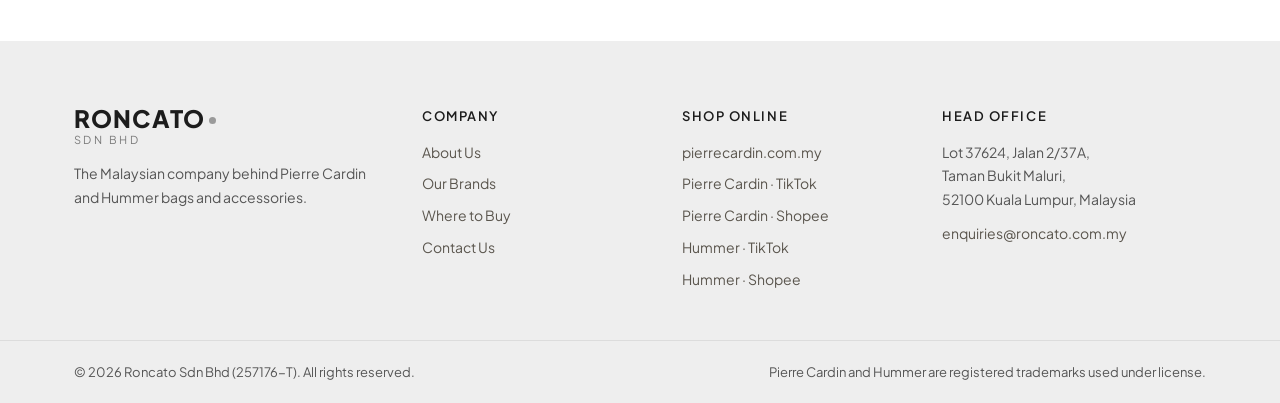
==== commit c6e8c135: "grey theme" ====
--- a/index.html
+++ b/index.html
@@ -3,180 +3,85 @@
 <head>
 <meta charset="utf-8">
 <meta name="viewport" content="width=device-width, initial-scale=1">
-<title>Roncato Sdn Bhd | Pierre Cardin &amp; Hummer in Malaysia</title>
-<meta name="description" content="Roncato Sdn Bhd is the Malaysian company behind Pierre Cardin and Hummer bags and accessories, sold in boutiques, department stores, TikTok Shop and Shopee across Malaysia.">
+<title>Roncato Sdn Bhd | Pierre Cardin & Hummer bags in Malaysia</title>
+<meta name="description" content="Roncato Sdn Bhd is the Malaysian company behind Pierre Cardin and Hummer bags and accessories, sold in boutiques, department stores, TikTok Shop and Shopee nationwide.">
 <link rel="canonical" href="https://roncato.com.my/">
-<meta property="og:title" content="Roncato Sdn Bhd">
-<meta property="og:description" content="The Malaysian company behind Pierre Cardin and Hummer bags.">
+<meta property="og:title" content="Roncato Sdn Bhd | Pierre Cardin & Hummer bags in Malaysia">
+<meta property="og:description" content="Roncato Sdn Bhd is the Malaysian company behind Pierre Cardin and Hummer bags and accessories, sold in boutiques, department stores, TikTok Shop and Shopee nationwide.">
 <meta property="og:url" content="https://roncato.com.my/">
+<meta property="og:type" content="website">
 <link rel="preconnect" href="https://fonts.googleapis.com">
 <link rel="preconnect" href="https://fonts.gstatic.com" crossorigin>
-<link href="https://fonts.googleapis.com/css2?family=Space+Grotesk:wght@400;500;700&family=JetBrains+Mono:wght@400;500&display=swap" rel="stylesheet">
-<style>
-  :root{--ink:#000;--paper:#fff;--red:#e10600;--grey:#f2f2f2;--line:1px solid var(--ink)}
-  *{box-sizing:border-box;margin:0;padding:0}
-  html{scroll-behavior:smooth}
-  body{font-family:"Space Grotesk",Helvetica,Arial,sans-serif;color:var(--ink);background:var(--paper);font-size:16px;line-height:1.5;-webkit-font-smoothing:antialiased}
-  a{color:inherit;text-decoration:none}
-  .mono{font-family:"JetBrains Mono",ui-monospace,monospace;font-size:12px;letter-spacing:.06em;text-transform:uppercase}
-  .grid{display:grid;grid-template-columns:repeat(4,1fr);border-left:var(--line);border-top:var(--line)}
-  .cell{border-right:var(--line);border-bottom:var(--line);padding:20px;min-width:0}
-  .page{max-width:1440px;margin:0 auto}
-  header .grid{border-top:0}
-
-  header{position:sticky;top:0;z-index:10;background:var(--paper)}
-  header .cell{padding:18px 20px;display:flex;flex-direction:column;justify-content:center;min-height:72px}
-  header a.cell:hover{background:var(--ink);color:var(--paper)}
-  .brandmark b{font-size:15px;letter-spacing:.04em}
-
-  .hero .head{grid-column:1/4;grid-row:1/3;display:flex;align-items:flex-end;padding:120px 20px 28px}
-  .hero h1{font-size:clamp(48px,7.4vw,112px);font-weight:700;line-height:.92;letter-spacing:-.035em}
-  .red{background:var(--red);color:#fff}
-  .hero .num{display:flex;align-items:flex-end;min-height:240px}
-  .hero .num span{font-size:clamp(96px,11vw,168px);font-weight:700;line-height:.78;letter-spacing:-.05em}
-  .stat{min-height:120px;display:flex;flex-direction:column;justify-content:space-between;gap:18px}
-  a.stat:hover{background:var(--ink);color:#fff}
-  .stat .arrow{font-size:20px}
-
-  .sec-label{grid-column:1/2;display:flex;flex-direction:column;justify-content:space-between;gap:30px}
-  .sec-label .n{font-size:64px;font-weight:700;line-height:.8;letter-spacing:-.04em}
-  .sec-body{grid-column:2/5}
-  h2{font-size:clamp(34px,4.2vw,60px);font-weight:700;line-height:1;letter-spacing:-.03em;margin-bottom:22px;max-width:16ch}
-  .lead{font-size:19px;max-width:60ch;color:#222}
-  .lead+.lead{margin-top:14px}
-
-  .brand{grid-column:span 2;display:flex;flex-direction:column;gap:22px;padding:28px 20px}
-  .brand h3{font-size:clamp(40px,5vw,76px);font-weight:700;line-height:.9;letter-spacing:-.04em}
-  .brand p{max-width:44ch;color:#222}
-  .brand.dark{background:var(--ink);color:#fff}
-  .brand.dark p{color:#ccc}
-  .links{display:grid;grid-template-columns:1fr 1fr;border-top:var(--line);margin-top:auto}
-  .dark .links{border-top-color:#fff}
-  .links a{display:flex;justify-content:space-between;align-items:center;padding:14px 0;border-bottom:var(--line);gap:10px}
-  .dark .links a{border-bottom-color:#555}
-  .links a:nth-child(odd){padding-right:16px}
-  .links a:nth-child(even){padding-left:16px;border-left:var(--line)}
-  .dark .links a:nth-child(even){border-left-color:#555}
-  .links a:hover{color:var(--red)}
-  .links small{display:block;font-size:12px;text-transform:none;letter-spacing:0;opacity:.7;margin-top:2px}
-
-  .buy{min-height:200px;display:flex;flex-direction:column;justify-content:space-between;gap:24px}
-  .buy h4{font-size:24px;font-weight:700;letter-spacing:-.02em;line-height:1.1;margin-bottom:6px}
-  .buy p{font-size:15px;color:#333}
-  .buy a:hover{color:var(--red)}
-  .buy.grey{background:var(--grey)}
-
-  .contact .big{grid-column:1/3;padding:28px 20px;display:flex;flex-direction:column;justify-content:space-between;gap:40px}
-  .contact .big a.email{font-size:clamp(24px,2.8vw,40px);font-weight:700;letter-spacing:-.02em;line-height:1.05;word-break:break-word}
-  .contact .big a.email:hover{text-decoration:underline}
-  .info{display:flex;flex-direction:column;gap:10px;justify-content:space-between;min-height:150px}
-  .info div{font-size:17px}
-  .info a:hover{color:var(--red)}
-
-  @media (max-width:900px){
-    .grid{grid-template-columns:1fr 1fr}
-    header .navlink{display:none}
-    header .brandmark{grid-column:1/3}
-    .hero .head{grid-column:1/3;grid-row:auto;padding-top:72px}
-    .sec-label,.sec-body,.contact .big,.brand{grid-column:1/3}
-    footer .cell{grid-column:1/3!important}
-  }
-  @media (max-width:520px){
-    .links{grid-template-columns:1fr}
-    .links a:nth-child(even){padding-left:0;border-left:0}
-    .links a:nth-child(odd){padding-right:0}
-    .buy,.info,.stat{grid-column:1/3}
-  }
-</style>
+<link href="https://fonts.googleapis.com/css2?family=Plus+Jakarta+Sans:wght@400;500;600;700;800&display=swap" rel="stylesheet">
+<link rel="stylesheet" href="styles.css">
+<script type="application/ld+json">{"@context":"https://schema.org","@type":"Organization","name":"Roncato Sdn Bhd","url":"https://roncato.com.my/","email":"enquiries@roncato.com.my","address":{"@type":"PostalAddress","streetAddress":"Lot 37624, Jalan 2/37A, Taman Bukit Maluri","postalCode":"52100","addressLocality":"Kuala Lumpur","addressCountry":"MY"},"brand":[{"@type":"Brand","name":"Pierre Cardin"},{"@type":"Brand","name":"Hummer"}]}</script>
 </head>
 <body>
-<div class="page">
+<div class="topbar"><div class="wrap"><span>Official Malaysian license holder for Pierre Cardin &amp; Hummer</span><span class="hide-sm"><a href="mailto:enquiries@roncato.com.my">enquiries@roncato.com.my</a> &nbsp;·&nbsp; Mon–Fri, 9am–6pm</span></div></div>
+<header class="site"><div class="wrap">
+  <a class="logo" href="index.html"><b>RONCATO</b><span>Sdn Bhd</span></a>
+  <button class="menu-toggle" aria-expanded="false" aria-controls="nav">Menu</button>
+  <nav class="main" id="nav"><a href="index.html" class="active">Home</a><a href="about.html">About Us</a><a href="brands.html">Our Brands</a><a href="where-to-buy.html">Where to Buy</a><a class="btn btn-primary" href="contact.html">Contact Us</a></nav>
+</div></header>
+<main>
 
-<header>
-  <nav class="grid">
-    <a class="cell brandmark" href="#top"><b>RONCATO</b><span class="mono">Sdn Bhd</span></a>
-    <a class="cell navlink mono" href="#about">01 About</a>
-    <a class="cell navlink mono" href="#brands">02 Brands</a>
-    <a class="cell navlink mono" href="#contact">04 Contact</a>
-  </nav>
-</header>
+<section class="hero photo-hero"><div class="wrap">
+  <span class="eyebrow">Roncato Sdn Bhd · Kuala Lumpur</span>
+  <h1>Trusted bag brands, brought to Malaysia.</h1>
+  <p>We are the Malaysian company behind Pierre Cardin and Hummer bags and accessories. Through our own boutiques, leading department stores and online marketplaces, we bring well-made products to customers nationwide.</p>
+  <div class="actions"><a class="btn btn-primary" href="brands.html">Explore our brands</a><a class="btn btn-ghost" href="contact.html">Partner with us</a></div>
+</div></section>
 
-<main id="top">
-  <section class="grid hero">
-    <div class="cell head"><h1>Bags for how Malaysia moves.</h1></div>
-    <div class="cell red num"><span>02</span></div>
-    <div class="cell mono">Brands<br>under one roof</div>
-    <a class="cell stat mono" href="#brands"><span>Pierre Cardin<br>Official licensee</span><span class="arrow">→</span></a>
-    <a class="cell stat mono" href="#brands"><span>Hummer<br>Everyday carry</span><span class="arrow">→</span></a>
-    <div class="cell stat mono"><span>74<br>Pierre Cardin locations</span><span>Nationwide</span></div>
-    <div class="cell stat mono"><span>Kuala Lumpur<br>Headquarters</span><span>Malaysia</span></div>
-  </section>
+<section class="trust"><div class="wrap">
+  <div><b>Official</b><small>Pierre Cardin &amp; Hummer license holder in Malaysia</small></div>
+  <div><b>74</b><small>Pierre Cardin locations nationwide</small></div>
+  <div><b>3</b><small>Department store partners: Parkson, AEON, SOGO</small></div>
+  <div><b>257176-T</b><small>Registered Malaysian company</small></div>
+</div></section>
 
-  <section class="grid" id="about">
-    <div class="cell sec-label"><span class="mono">About</span><span class="n">01</span></div>
-    <div class="cell sec-body">
-      <h2>A Malaysian house of brands.</h2>
-      <p class="lead">Roncato Sdn Bhd is a Kuala Lumpur-based company and the official Malaysian license holder for Pierre Cardin bags and accessories. We also build and grow Hummer, our brand for everyday carry.</p>
-      <p class="lead">Our team runs every step in-house: design and purchasing, warehousing, retail partnerships, e-commerce, live selling and marketing. That way we bring well-made, well-priced bags to customers across Malaysia.</p>
-    </div>
-  </section>
+<section class="block"><div class="wrap">
+  <div class="head"><span class="eyebrow">Our brands</span><h2>Two brands, one standard of quality.</h2><p class="lead">Each brand has its own customer and character. Behind both is the same team, the same sourcing standards and the same commitment to value.</p></div>
+  <div class="grid2">
+    <div class="brand-card"><div class="top img"><img src="images/pierre-cardin-boutique.jpg" alt="Inside a Pierre Cardin boutique in Malaysia" loading="lazy"><div class="label"><span class="tag">Official Malaysian licensee</span><h3>Pierre Cardin</h3></div></div>
+      <div class="body"><p>The French fashion house known for timeless design. We bring that heritage to handbags, totes, slings, travel bags and accessories for Malaysian customers.</p><a class="more" href="brands.html#pierre-cardin">About Pierre Cardin →</a></div></div>
+    <div class="brand-card"><div class="top img"><img src="images/hummer-boutique.jpg" alt="Hummer boutique storefront in Malaysia" loading="lazy"><div class="label"><span class="tag">Official Malaysian licensee</span><h3>Hummer</h3></div></div>
+      <div class="body"><p>Rugged bags, luggage, belts and wallets built for life on the move. Tough materials and smart design at an honest price.</p><a class="more" href="brands.html#hummer">About Hummer →</a></div></div>
+  </div>
+</div></section>
 
-  <section class="grid" id="brands">
-    <div class="cell sec-label"><span class="mono">Our brands</span><span class="n">02</span></div>
-    <div class="cell sec-body"><h2>Two brands. Two ways to carry.</h2></div>
+<section class="block soft"><div class="wrap">
+  <div class="head"><span class="eyebrow">What we do</span><h2>From design to doorstep, managed in-house.</h2></div>
+  <div class="grid4">
+    <div class="card"><div class="icon"><svg viewBox="0 0 24 24"><path d="M12 20h9"/><path d="M16.5 3.5a2.1 2.1 0 013 3L7 19l-4 1 1-4z"/></svg></div><h3>Design &amp; sourcing</h3><p>Our design and purchasing teams develop and source each collection.</p></div>
+    <div class="card"><div class="icon"><svg viewBox="0 0 24 24"><path d="M21 8l-9-5-9 5 9 5 9-5z"/><path d="M3 8v8l9 5 9-5V8"/><path d="M12 13v8"/></svg></div><h3>Warehousing &amp; distribution</h3><p>We run our own warehouse and supply stores and online orders nationwide.</p></div>
+    <div class="card"><div class="icon"><svg viewBox="0 0 24 24"><path d="M3 9l1.5-5h15L21 9"/><path d="M4 9v11h16V9"/><path d="M3 9h18"/><path d="M9 20v-6h6v6"/></svg></div><h3>Retail &amp; e-commerce</h3><p>Boutiques, department stores, our website, TikTok Shop and Shopee.</p></div>
+    <div class="card"><div class="icon"><svg viewBox="0 0 24 24"><path d="M3 11v2a2 2 0 002 2h2l5 4V5L7 9H5a2 2 0 00-2 2z"/><path d="M16 8a5 5 0 010 8"/></svg></div><h3>Marketing &amp; live commerce</h3><p>Content, ads, affiliates and live selling to reach customers wherever they shop.</p></div>
+  </div>
+</div></section>
 
-    <article class="cell brand">
-      <span class="mono">Brand 01 · Official Malaysian licensee</span>
-      <h3>Pierre<br>Cardin</h3>
-      <p>The French fashion house known for avant-garde design and timeless style. In Malaysia we bring that heritage to handbags, totes, slings, travel bags and accessories.</p>
-      <div class="links mono">
-        <a href="https://www.pierrecardin.com.my" target="_blank" rel="noopener"><span>Website<small>pierrecardin.com.my</small></span>↗</a>
-        <a href="https://www.tiktok.com/@pierrecardin.my" target="_blank" rel="noopener"><span>TikTok Shop<small>@pierrecardin.my</small></span>↗</a>
-        <a href="https://shopee.com.my/pierrecardinstudio.os" target="_blank" rel="noopener"><span>Shopee<small>pierrecardinstudio.os</small></span>↗</a>
-        <a href="https://www.instagram.com/pierrecardin.my/" target="_blank" rel="noopener"><span>Instagram<small>@pierrecardin.my</small></span>↗</a>
-        <a href="https://www.facebook.com/malaysiapierrecardin" target="_blank" rel="noopener"><span>Facebook<small>malaysiapierrecardin</small></span>↗</a>
-      </div>
-    </article>
+<section class="block"><div class="wrap split">
+  <div><span class="eyebrow">Where to buy</span><h2>Find us in store and online.</h2>
+    <p class="lead" style="margin-top:14px">Visit Pierre Cardin and Hummer boutiques across Malaysia, or find Pierre Cardin at Parkson, AEON and SOGO. Both brands are also available on TikTok Shop and Shopee.</p>
+    <a class="btn btn-outline" style="margin-top:28px" href="where-to-buy.html">See all channels →</a></div>
+  <ul class="check"><li>Pierre Cardin and Hummer boutiques</li><li>Parkson, AEON and SOGO department stores</li><li>pierrecardin.com.my official online store</li><li>Official TikTok Shop and Shopee stores for both brands</li></ul>
+</div></section>
+<section class="block" style="padding-top:0"><div class="wrap"><div class="cta"><div><h2>Interested in working with us?</h2><p>Retail partnerships, distribution, corporate orders and collaborations.</p></div><a class="btn btn-ghost" href="contact.html">Get in touch →</a></div></div></section>
 
-    <article class="cell brand dark">
-      <span class="mono">Brand 02 · Everyday carry</span>
-      <h3>Hummer</h3>
-      <p>Durable, practical bags for life on the move, from work to weekend. Tough materials, smart design, honest value.</p>
-      <div class="links mono">
-        <a href="https://www.tiktok.com/@hummer.os" target="_blank" rel="noopener"><span>TikTok Shop<small>@hummer.os</small></span>↗</a>
-        <a href="https://shopee.com.my/hummerstudio.os" target="_blank" rel="noopener"><span>Shopee<small>hummerstudio.os</small></span>↗</a>
-      </div>
-    </article>
-  </section>
-
-  <section class="grid" id="buy">
-    <div class="cell sec-label"><span class="mono">Where to buy</span><span class="n">03</span></div>
-    <div class="cell sec-body"><h2>In store and online, nationwide.</h2></div>
-    <div class="cell buy"><span class="mono">A</span><div><h4>Boutiques</h4><p>Pierre Cardin boutiques across Peninsular Malaysia, Sabah and Sarawak.</p></div></div>
-    <div class="cell buy grey"><span class="mono">B</span><div><h4>Department stores</h4><p>Parkson, AEON and SOGO outlets nationwide.</p></div></div>
-    <div class="cell buy"><span class="mono">C</span><div><h4>TikTok Shop</h4><p><a href="https://www.tiktok.com/@pierrecardin.my" target="_blank" rel="noopener">@pierrecardin.my</a><br><a href="https://www.tiktok.com/@hummer.os" target="_blank" rel="noopener">@hummer.os</a></p></div></div>
-    <div class="cell buy grey"><span class="mono">D</span><div><h4>Shopee</h4><p><a href="https://shopee.com.my/pierrecardinstudio.os" target="_blank" rel="noopener">pierrecardinstudio.os</a><br><a href="https://shopee.com.my/hummerstudio.os" target="_blank" rel="noopener">hummerstudio.os</a></p></div></div>
-  </section>
-
-  <section class="grid contact" id="contact">
-    <div class="cell big red">
-      <span class="mono">04 · Contact</span>
-      <div>
-        <p class="mono" style="margin-bottom:10px">Partnerships · Distribution · Collaborations · Enquiries</p>
-        <a class="email" href="mailto:enquiries@roncato.com.my">enquiries@roncato.com.my</a>
-      </div>
-    </div>
-    <div class="cell info"><span class="mono">Office</span><div>Lot 37624, Jalan 2/37A,<br>Taman Bukit Maluri,<br>52100 Kuala Lumpur</div></div>
-    <div class="cell info"><span class="mono">Hours</span><div>Mon – Fri<br>9:00am – 6:00pm<br><a href="https://wa.me/60122699771" target="_blank" rel="noopener">WhatsApp +60 12-269 9771</a></div></div>
-  </section>
 </main>
-
-<footer class="grid">
-  <div class="cell mono" style="grid-column:1/3">© <span id="y">2026</span> Roncato Sdn Bhd (257176-T)</div>
-  <div class="cell mono" style="grid-column:3/5">Pierre Cardin is a registered trademark used under license.</div>
+<footer class="site">
+  <div class="wrap">
+    <div><a class="logo" href="index.html"><b>RONCATO</b><span>Sdn Bhd</span></a>
+      <p style="margin-top:16px;max-width:34ch">The Malaysian company behind Pierre Cardin and Hummer bags and accessories.</p></div>
+    <div><h5>Company</h5><ul><li><a href="about.html">About Us</a></li><li><a href="brands.html">Our Brands</a></li><li><a href="where-to-buy.html">Where to Buy</a></li><li><a href="contact.html">Contact Us</a></li></ul></div>
+    <div><h5>Shop online</h5><ul><li><a href="https://www.pierrecardin.com.my" target="_blank" rel="noopener">pierrecardin.com.my</a></li><li><a href="https://www.tiktok.com/@pierrecardin.my" target="_blank" rel="noopener">Pierre Cardin · TikTok</a></li><li><a href="https://shopee.com.my/pierrecardinstudio.os" target="_blank" rel="noopener">Pierre Cardin · Shopee</a></li><li><a href="https://www.tiktok.com/@hummer.os" target="_blank" rel="noopener">Hummer · TikTok</a></li><li><a href="https://shopee.com.my/hummerstudio.os" target="_blank" rel="noopener">Hummer · Shopee</a></li></ul></div>
+    <div><h5>Head office</h5><p>Lot 37624, Jalan 2/37A,<br>Taman Bukit Maluri,<br>52100 Kuala Lumpur, Malaysia</p><p style="margin-top:10px"><a href="mailto:enquiries@roncato.com.my">enquiries@roncato.com.my</a></p></div>
+  </div>
+  <div class="legal"><div class="wrap"><span>© <span class="yr">2026</span> Roncato Sdn Bhd (257176-T). All rights reserved.</span><span>Pierre Cardin and Hummer are registered trademarks used under license.</span></div></div>
 </footer>
-
-</div>
-<script>document.getElementById('y').textContent=new Date().getFullYear();</script>
+<script>
+document.querySelectorAll('.yr').forEach(e=>e.textContent=new Date().getFullYear());
+const t=document.querySelector('.menu-toggle'),n=document.getElementById('nav');
+t.addEventListener('click',()=>{const o=n.classList.toggle('open');t.setAttribute('aria-expanded',o)});
+</script>
 </body>
 </html>
--- a/styles.css
+++ b/styles.css
@@ -0,0 +1,224 @@
+:root{
+  --navy:#1f1f1f;--navy-2:#3a3a3a;--ink:#1c1c1c;--body:#4b4b4b;--muted:#7a7a76;
+  --line:#e6e4df;--bg:#ffffff;--soft:#f3f3f1;--brass:#c8102e;--brass-soft:#f3ece1;
+  --red:#c8102e;--red-2:#a50d26;--beige:#efe6d8;
+  --radius:12px;--max:1180px;
+}
+*{box-sizing:border-box;margin:0;padding:0}
+html{scroll-behavior:smooth}
+body{font-family:"Plus Jakarta Sans",system-ui,-apple-system,"Segoe UI",Roboto,sans-serif;color:var(--body);background:var(--bg);font-size:16px;line-height:1.7;-webkit-font-smoothing:antialiased}
+a{color:var(--navy-2)}
+img{max-width:100%;display:block}
+.wrap{max-width:var(--max);margin:0 auto;padding:0 24px}
+h1,h2,h3,h4{color:var(--ink);font-family:"Plus Jakarta Sans",system-ui,sans-serif;font-weight:600;line-height:1.2;letter-spacing:-.01em}
+h1{font-size:clamp(36px,4.6vw,56px)}
+h2{font-size:clamp(28px,3.2vw,40px)}
+h3{font-size:22px}
+.eyebrow{display:inline-block;font-size:12px;font-weight:600;letter-spacing:.14em;text-transform:uppercase;color:var(--brass);margin-bottom:14px}
+.lead{font-size:18px;color:var(--body);max-width:62ch}
+.btn{display:inline-flex;align-items:center;gap:8px;padding:13px 24px;border-radius:6px;font-weight:600;font-size:15px;text-decoration:none;transition:.2s;border:1px solid transparent}
+.btn-primary{background:var(--navy);color:#fff}.btn-primary:hover{background:var(--navy-2)}
+.btn-ghost{border-color:#ffffff66;color:#fff}.btn-ghost:hover{background:#ffffff14}
+.btn-outline{border-color:var(--navy);color:var(--navy)}.btn-outline:hover{background:var(--navy);color:#fff}
+
+/* top bar + header */
+.topbar{background:var(--navy);color:#c9d4e0;font-size:13px}
+.topbar .wrap{display:flex;justify-content:space-between;gap:16px;padding-top:8px;padding-bottom:8px;flex-wrap:wrap}
+.topbar a{color:#fff;text-decoration:none}
+header.site{position:sticky;top:0;z-index:20;background:#fff;border-bottom:1px solid var(--line)}
+header.site .wrap{display:flex;align-items:center;justify-content:space-between;height:76px}
+.logo{display:flex;flex-direction:column;text-decoration:none;line-height:1.1}
+.logo b{font-family:"Plus Jakarta Sans",system-ui,sans-serif;font-size:24px;color:var(--navy);letter-spacing:.06em}
+.logo span{font-size:11px;letter-spacing:.22em;color:var(--muted);text-transform:uppercase;margin-top:3px}
+nav.main{display:flex;align-items:center;gap:30px}
+nav.main a{text-decoration:none;color:var(--ink);font-size:15px;font-weight:500;padding:6px 0;border-bottom:2px solid transparent}
+nav.main a:hover,nav.main a.active{border-bottom-color:var(--brass);color:var(--navy)}
+nav.main a.btn{border:0;color:#fff;padding:10px 20px}
+.menu-toggle{display:none;background:none;border:1px solid var(--line);border-radius:6px;padding:8px 12px;font-size:14px;cursor:pointer}
+
+/* hero */
+.hero{background:linear-gradient(135deg,var(--navy) 0%,#12355a 60%,#1b4a78 100%);color:#fff;position:relative;overflow:hidden}
+.hero::after{content:"";position:absolute;right:-180px;top:-180px;width:560px;height:560px;border:1px solid #ffffff1f;border-radius:50%;box-shadow:0 0 0 80px #ffffff08,0 0 0 160px #ffffff05}
+.hero .wrap{position:relative;z-index:1;padding-top:110px;padding-bottom:110px}
+.hero h1{color:#fff;max-width:17ch}
+.hero p{color:#cfdae6;font-size:19px;max-width:56ch;margin-top:22px}
+.hero .actions{display:flex;gap:14px;margin-top:36px;flex-wrap:wrap}
+.page-hero{background:var(--navy);color:#fff}
+.page-hero .wrap{padding-top:72px;padding-bottom:64px}
+.page-hero h1{color:#fff;font-size:clamp(32px,4vw,48px)}
+.page-hero p{color:#cfdae6;max-width:60ch;margin-top:14px;font-size:18px}
+.crumbs{font-size:13px;color:#9fb2c6;margin-bottom:16px}.crumbs a{color:#cfdae6;text-decoration:none}
+
+/* trust bar */
+.trust{border-bottom:1px solid var(--line);background:#fff}
+.trust .wrap{display:grid;grid-template-columns:repeat(4,1fr)}
+.trust div{padding:26px 22px;border-left:1px solid var(--line)}
+.trust div:first-child{border-left:0;padding-left:0}
+.trust b{display:block;font-family:"Plus Jakarta Sans",system-ui,sans-serif;font-size:28px;color:var(--navy);font-weight:600;line-height:1.2}
+.trust small{font-size:13px;color:var(--muted)}
+
+/* sections */
+section.block{padding:96px 0}
+section.soft{background:var(--soft)}
+.head{max-width:720px;margin-bottom:48px}
+.head p{margin-top:14px}
+.grid2{display:grid;grid-template-columns:1fr 1fr;gap:28px}
+.grid3{display:grid;grid-template-columns:repeat(3,1fr);gap:24px}
+.grid4{display:grid;grid-template-columns:repeat(4,1fr);gap:24px}
+.split{display:grid;grid-template-columns:1.1fr .9fr;gap:64px;align-items:start}
+
+.card{background:#fff;border:1px solid var(--line);border-radius:var(--radius);padding:32px}
+.card p{margin-top:10px}
+.icon{width:44px;height:44px;border-radius:8px;background:var(--brass-soft);display:flex;align-items:center;justify-content:center;margin-bottom:18px}
+.icon svg{width:22px;height:22px;stroke:var(--brass);fill:none;stroke-width:1.8;stroke-linecap:round;stroke-linejoin:round}
+
+.brand-card{display:flex;flex-direction:column;border-radius:var(--radius);overflow:hidden;border:1px solid var(--line);background:#fff}
+.brand-card .top{padding:40px 36px;min-height:190px;display:flex;flex-direction:column;justify-content:flex-end}
+.brand-card .top.pc{background:var(--brass-soft)}
+.brand-card .top.hm{background:var(--ink);color:#fff}
+.brand-card .top.hm h3,.brand-card .top.hm .tag{color:#fff}
+.brand-card h3{font-size:34px}
+.brand-card .tag{font-size:13px;letter-spacing:.08em;text-transform:uppercase;color:var(--brass);font-weight:600;margin-bottom:8px}
+.brand-card .body{padding:28px 36px 32px;display:flex;flex-direction:column;gap:18px;flex:1}
+.brand-card .more{margin-top:auto;font-weight:600;text-decoration:none}
+
+.check{list-style:none;display:grid;gap:10px;margin-top:20px}
+.check li{padding-left:28px;position:relative}
+.check li::before{content:"";position:absolute;left:0;top:7px;width:16px;height:16px;border-radius:50%;background:var(--navy) url("data:image/svg+xml,%3Csvg xmlns='http://www.w3.org/2000/svg' viewBox='0 0 16 16'%3E%3Cpath d='M4.5 8.2l2.3 2.3 4.7-5' stroke='white' stroke-width='1.8' fill='none' stroke-linecap='round'/%3E%3C/svg%3E") center/16px no-repeat}
+
+.facts{width:100%;border-collapse:collapse;background:#fff;border:1px solid var(--line);border-radius:var(--radius);overflow:hidden}
+.facts th,.facts td{text-align:left;padding:16px 22px;border-bottom:1px solid var(--line);vertical-align:top;font-size:15px}
+.facts th{width:38%;color:var(--muted);font-weight:500;background:var(--soft)}
+.facts td{color:var(--ink)}
+.facts tr:last-child th,.facts tr:last-child td{border-bottom:0}
+
+.channels{display:grid;grid-template-columns:repeat(auto-fill,minmax(240px,1fr));gap:14px}
+.channel{display:flex;justify-content:space-between;align-items:center;gap:12px;padding:16px 18px;border:1px solid var(--line);border-radius:8px;text-decoration:none;background:#fff;transition:.2s}
+.channel:hover{border-color:var(--navy);box-shadow:0 4px 14px #0f2a4714}
+.channel span{display:flex;flex-direction:column;line-height:1.35}
+.channel b{color:var(--ink);font-size:15px}
+.channel small{color:var(--muted);font-size:13px}
+.channel i{font-style:normal;color:var(--navy)}
+
+.brand-detail{display:grid;grid-template-columns:.9fr 1.1fr;gap:56px;align-items:start;padding:72px 0;border-top:1px solid var(--line)}
+.brand-detail:first-of-type{border-top:0;padding-top:0}
+.brand-panel{border-radius:var(--radius);padding:44px 38px;min-height:280px;display:flex;flex-direction:column;justify-content:flex-end}
+.brand-panel.pc{background:var(--brass-soft)}
+.brand-panel.hm{background:var(--ink)}
+.brand-panel.hm h2,.brand-panel.hm .tag{color:#fff}
+.brand-panel .tag{font-size:13px;letter-spacing:.08em;text-transform:uppercase;color:var(--brass);font-weight:600;margin-bottom:10px}
+.pills{display:flex;flex-wrap:wrap;gap:8px;margin-top:18px}
+.pills span{font-size:13px;padding:5px 12px;border-radius:20px;border:1px solid var(--line);background:#fff;color:var(--ink)}
+
+.contact-cards .card h4{font-size:13px;letter-spacing:.1em;text-transform:uppercase;color:var(--muted);font-weight:600;margin-bottom:8px}
+.contact-cards .card p{margin-top:0;color:var(--ink);font-size:17px}
+.map{border:1px solid var(--line);border-radius:var(--radius);overflow:hidden;height:100%;min-height:380px}
+.map iframe{width:100%;height:100%;min-height:380px;border:0;display:block}
+.note{background:var(--brass-soft);border-left:3px solid var(--brass);padding:18px 22px;border-radius:6px;font-size:15px}
+
+.cta{background:var(--navy);color:#fff;border-radius:14px;padding:56px;display:flex;justify-content:space-between;align-items:center;gap:30px;flex-wrap:wrap}
+.cta h2{color:#fff;font-size:clamp(26px,2.8vw,34px)}
+.cta p{color:#cfdae6;margin-top:8px}
+
+footer.site{background:#0b1f35;color:#a9b8c8;font-size:14px;margin-top:0}
+footer.site .wrap{display:grid;grid-template-columns:1.4fr 1fr 1fr 1.2fr;gap:40px;padding-top:64px;padding-bottom:48px}
+footer.site h5{color:#fff;font-size:13px;letter-spacing:.12em;text-transform:uppercase;margin-bottom:14px;font-weight:600}
+footer.site a{color:#a9b8c8;text-decoration:none}footer.site a:hover{color:#fff}
+footer.site ul{list-style:none;display:grid;gap:8px}
+footer.site .logo b{color:#fff}footer.site .logo span{color:#8fa3b8}
+footer.site .legal{border-top:1px solid #ffffff1a}
+footer.site .legal .wrap{display:flex;justify-content:space-between;flex-wrap:wrap;gap:10px;padding-top:20px;padding-bottom:20px;font-size:13px}
+
+@media (max-width:960px){
+  .trust .wrap,.grid4{grid-template-columns:1fr 1fr}
+  .trust div:nth-child(3){border-left:0;padding-left:0}
+  .grid3,.grid2,.split,.brand-detail{grid-template-columns:1fr}
+  footer.site .wrap{grid-template-columns:1fr 1fr}
+  .menu-toggle{display:block}
+  nav.main{display:none;position:absolute;top:76px;left:0;right:0;background:#fff;flex-direction:column;align-items:flex-start;padding:16px 24px 24px;border-bottom:1px solid var(--line);gap:14px}
+  nav.main.open{display:flex}
+  section.block{padding:72px 0}
+  .cta{padding:36px}
+}
+@media (max-width:560px){
+  .trust .wrap,.grid4{grid-template-columns:1fr}
+  .trust div{border-left:0;padding-left:0;border-top:1px solid var(--line)}
+  .trust div:first-child{border-top:0}
+  footer.site .wrap{grid-template-columns:1fr}
+  .topbar .hide-sm{display:none}
+  .facts th{width:42%}
+}
+
+/* photos */
+.photo{border-radius:var(--radius);overflow:hidden;position:relative;background:#ddd}
+.photo img{width:100%;height:100%;object-fit:cover}
+.photo figcaption{position:absolute;left:0;right:0;bottom:0;padding:48px 24px 20px;background:linear-gradient(transparent,rgba(8,20,36,.85));color:#fff;font-size:14px}
+.photo figcaption b{display:block;font-family:"Plus Jakarta Sans",system-ui,sans-serif;font-size:22px;font-weight:600}
+.boutiques{display:grid;grid-template-columns:1fr 1fr;gap:24px}
+.boutiques .photo{aspect-ratio:16/10}
+.brand-card .top.img{padding:0;min-height:0;position:relative;aspect-ratio:16/9}
+.brand-card .top.img img{width:100%;height:100%;object-fit:cover}
+.brand-card .top.img .label{position:absolute;left:0;right:0;bottom:0;padding:40px 28px 20px;background:linear-gradient(transparent,rgba(8,20,36,.85))}
+.brand-card .top.img .label h3,.brand-card .top.img .label .tag{color:#fff}
+.brand-panel.img{padding:0;min-height:0;overflow:hidden;position:relative;aspect-ratio:4/3}
+.brand-panel.img img{position:absolute;inset:0;width:100%;height:100%;object-fit:cover}
+.brand-panel.img .label{position:relative;margin-top:auto;padding:60px 30px 26px;background:linear-gradient(transparent,rgba(8,20,36,.88));width:100%}
+.brand-panel.img .label h2,.brand-panel.img .label .tag{color:#fff}
+.brand-panel.img{display:flex;flex-direction:column;justify-content:flex-end}
+.hero.photo-hero{background:linear-gradient(100deg,rgba(11,31,53,.94) 0%,rgba(15,42,71,.82) 45%,rgba(15,42,71,.35) 100%),url(images/pierre-cardin-boutique.jpg) center/cover}
+.hero.photo-hero::after{display:none}
+@media (max-width:960px){.boutiques{grid-template-columns:1fr}}
+
+
+/* ===== Light grey / white / red / beige theme ===== */
+h1,h2,h3,h4{font-weight:800;letter-spacing:-.025em}
+h3{font-weight:700}
+.btn{border-radius:8px}
+.btn-primary{background:var(--red);color:#fff}.btn-primary:hover{background:var(--red-2)}
+.btn-outline{border-color:var(--ink);color:var(--ink)}.btn-outline:hover{background:var(--ink);color:#fff}
+.topbar{background:var(--red);color:#ffe3e7}
+.logo b{color:var(--ink);font-weight:800;letter-spacing:.04em}
+.logo b::after{content:"";display:inline-block;width:7px;height:7px;border-radius:50%;background:var(--red);margin-left:4px;vertical-align:middle}
+nav.main a:hover,nav.main a.active{border-bottom-color:var(--red);color:var(--ink)}
+/* light hero over photo */
+.hero.photo-hero{background:linear-gradient(100deg,rgba(255,255,255,.97) 0%,rgba(255,255,255,.9) 42%,rgba(255,255,255,.15) 78%,rgba(255,255,255,0) 100%),url(images/pierre-cardin-boutique.jpg) center right/cover;color:var(--ink)}
+.hero h1{color:var(--ink)}
+.hero p{color:var(--body)}
+.hero .btn-ghost{border-color:var(--ink);color:var(--ink)}.hero .btn-ghost:hover{background:var(--ink);color:#fff}
+.hero .actions .btn-primary{background:var(--red)!important;color:#fff!important}
+.page-hero{background:var(--beige);color:var(--ink)}
+.page-hero h1{color:var(--ink)}.page-hero p{color:var(--body)}
+.crumbs{color:var(--muted)}.crumbs a{color:var(--red)}
+.trust b{color:var(--red);font-weight:800}
+section.soft{background:var(--soft)}
+.icon{background:#fbe9ec}.icon svg{stroke:var(--red)}
+.card{border-radius:var(--radius)}
+.check li::before{background-color:var(--red)}
+.facts th{background:var(--brass-soft)}
+.channel:hover{border-color:var(--red);box-shadow:0 4px 14px #c8102e14}
+.channel i{color:var(--red)}
+a{color:var(--red)}
+.brand-card .more{color:var(--red)}
+.note{background:var(--brass-soft);border-left-color:var(--red)}
+.cta{background:var(--red)}
+.cta p{color:#ffe3e7}
+.cta .btn-ghost{background:#fff;color:var(--red);border-color:#fff}.cta .btn-ghost:hover{background:var(--beige)}
+footer.site{background:var(--beige);color:#5a554d}
+footer.site h5{color:var(--ink)}
+footer.site a{color:#5a554d}footer.site a:hover{color:var(--red)}
+footer.site .logo b{color:var(--ink)}footer.site .logo span{color:var(--muted)}
+footer.site .legal{border-top:1px solid #dccfba}
+.eyebrow{color:var(--red)}
+.pills span{background:var(--soft);border-color:var(--line)}
+@media (max-width:960px){.hero.photo-hero{background:linear-gradient(rgba(255,255,255,.93),rgba(255,255,255,.88)),url(images/pierre-cardin-boutique.jpg) center/cover}}
+
+/* ===== White & grey theme ===== */
+:root{--red:#3a3a3a;--red-2:#1f1f1f;--beige:#eeeeee;--brass-soft:#f4f4f4;--soft:#f5f5f5;--line:#e3e3e3;--muted:#7b7b7b}
+.topbar{background:#3a3a3a;color:#d9d9d9}
+.icon{background:#efefef}
+.cta{background:#3a3a3a}.cta p{color:#d6d6d6}
+.cta .btn-ghost{color:#1f1f1f}.cta .btn-ghost:hover{background:#e9e9e9}
+footer.site{background:#eeeeee;color:#555}
+footer.site .legal{border-top-color:#dcdcdc}
+.logo b::after{background:#9a9a9a}
+.channel:hover{box-shadow:0 4px 14px #0000000f}
